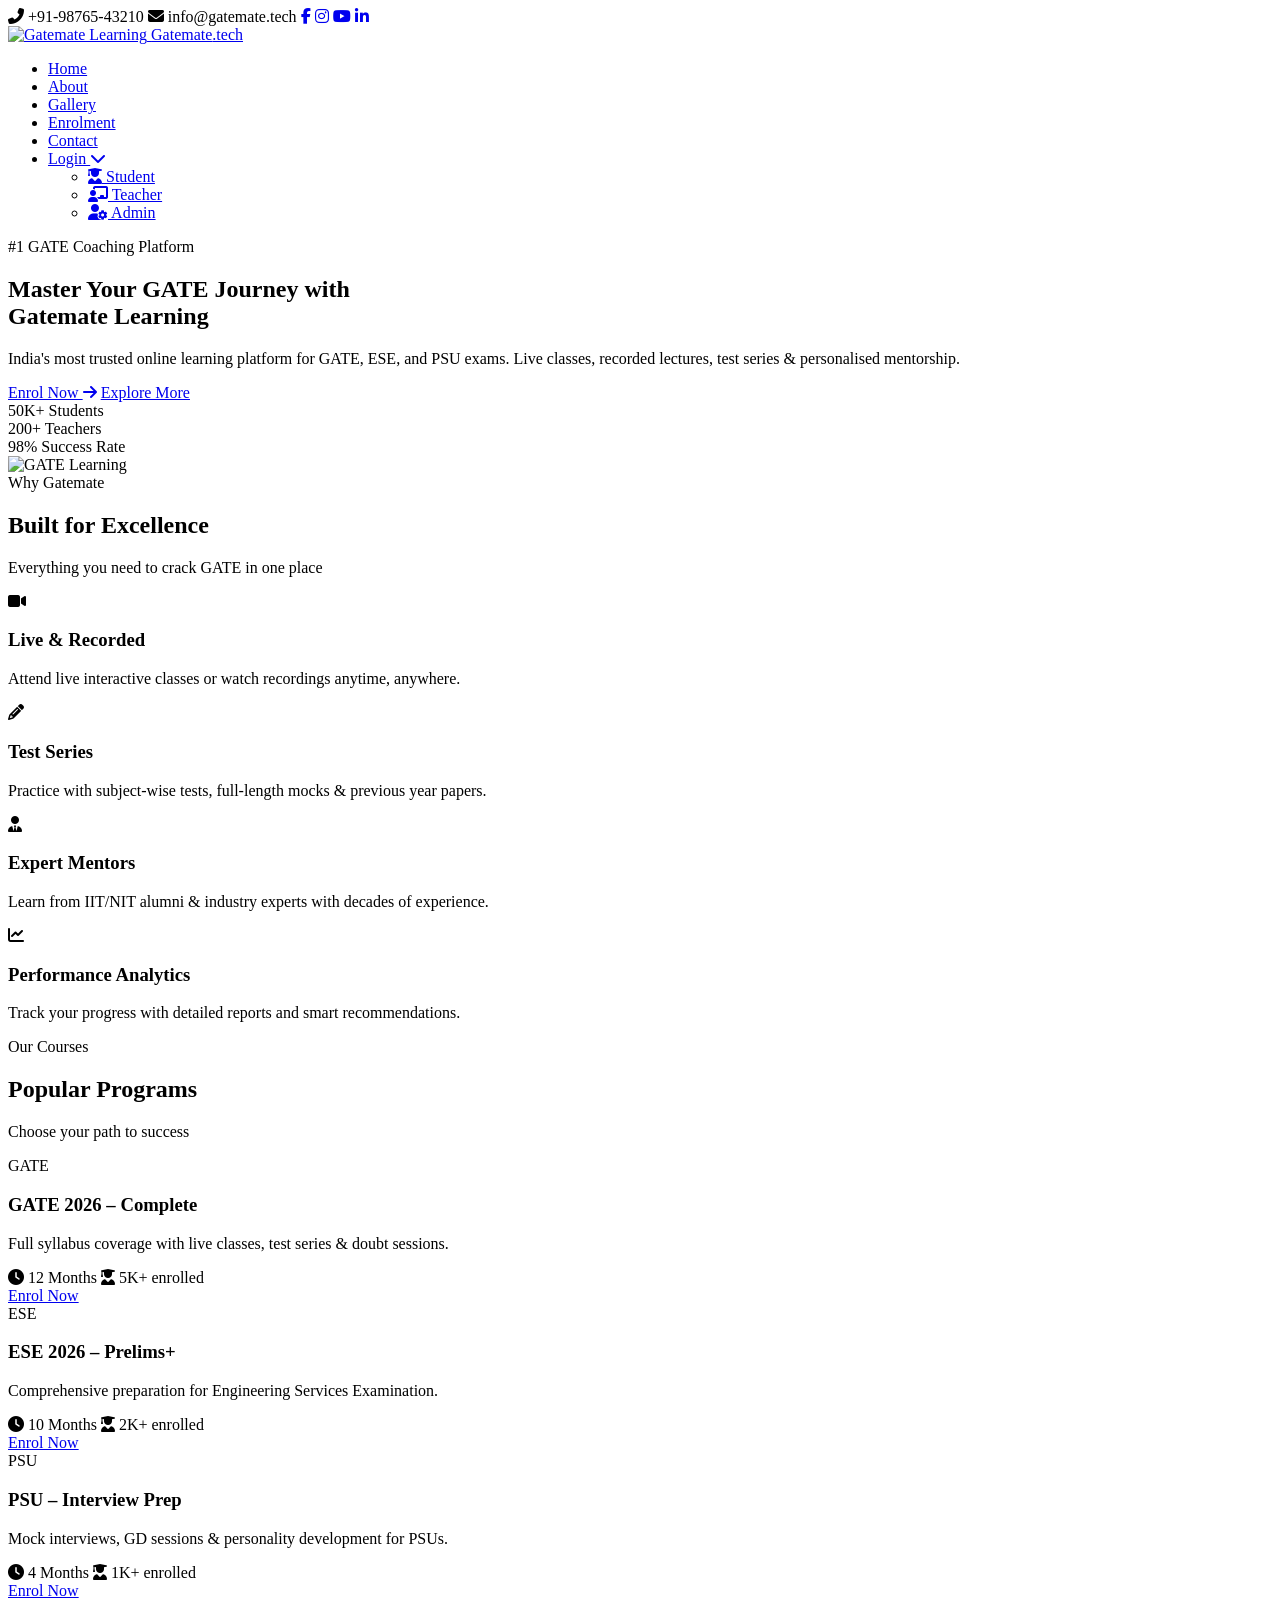
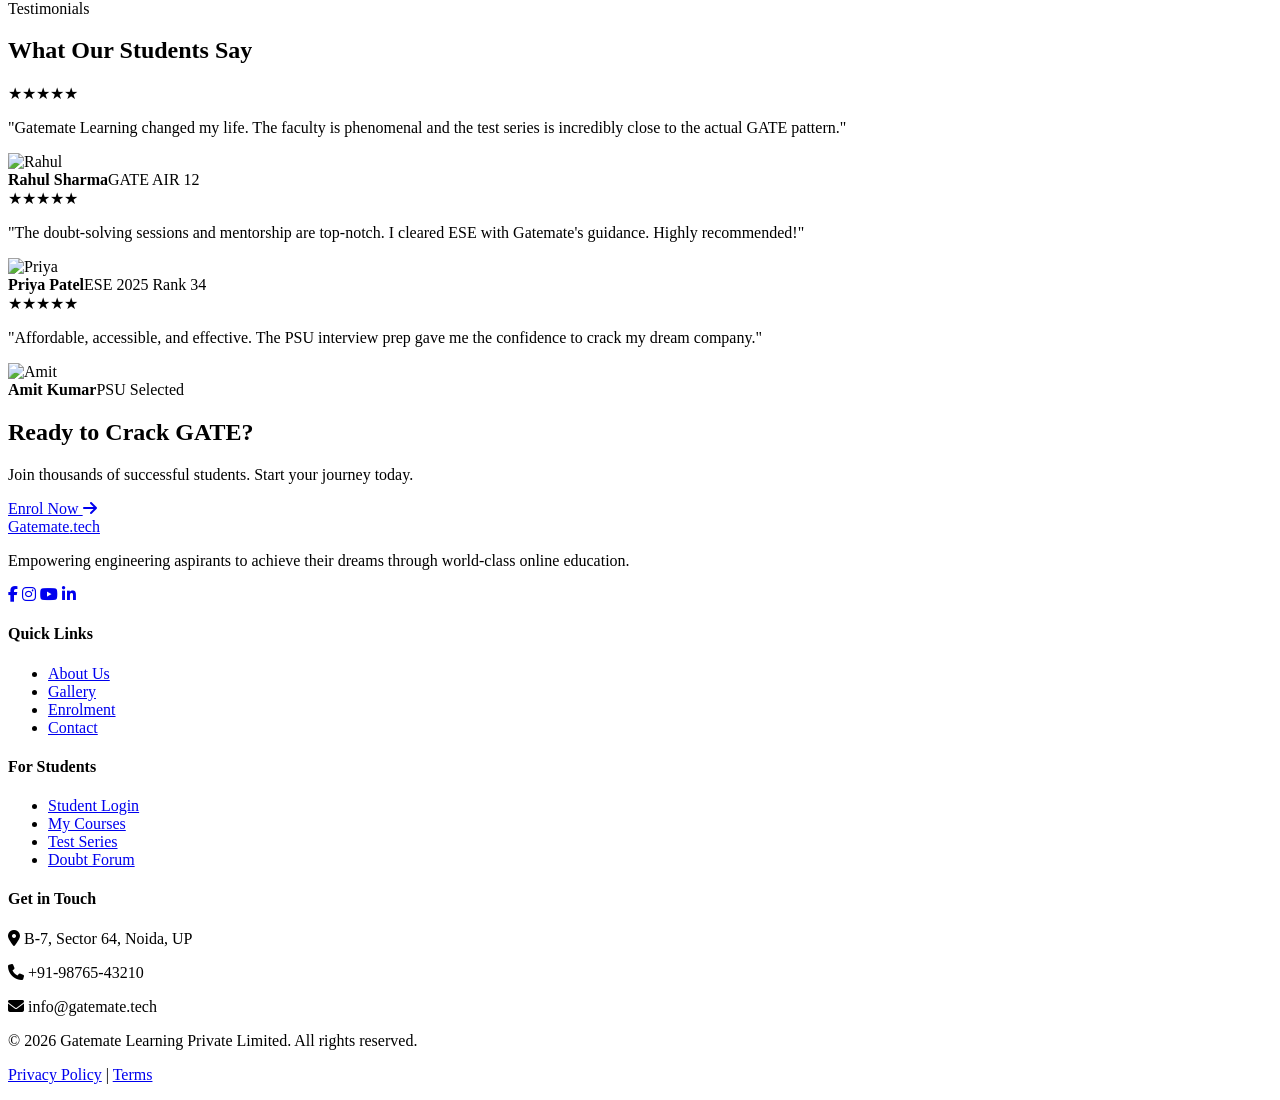
==== index.html @ 3c808891 "Add files via upload" ====
<!DOCTYPE html>
<html lang="en">
<head>
    <meta charset="UTF-8" />
    <meta name="viewport" content="width=device-width, initial-scale=1.0" />
    <title>Gatemate Learning – Home</title>
    <link rel="preconnect" href="https://fonts.googleapis.com">
    <link rel="preconnect" href="https://fonts.gstatic.com" crossorigin>
    <link href="https://fonts.googleapis.com/css2?family=Inter:opsz@14..32&family=Poppins:wght@300;400;500;600;700;800&display=swap" rel="stylesheet">
    <link rel="stylesheet" href="https://cdnjs.cloudflare.com/ajax/libs/font-awesome/6.5.0/css/all.min.css">
    <link rel="stylesheet" href="css/style.css" />
</head>
<body>
    <!-- TOP BAR -->
    <div class="top-bar">
        <div class="container top-bar-inner">
            <span><i class="fas fa-phone-alt"></i> +91-98765-43210</span>
            <span><i class="fas fa-envelope"></i> info@gatemate.tech</span>
            <span class="top-socials">
                <a href="#"><i class="fab fa-facebook-f"></i></a>
                <a href="#"><i class="fab fa-instagram"></i></a>
                <a href="#"><i class="fab fa-youtube"></i></a>
                <a href="#"><i class="fab fa-linkedin-in"></i></a>
            </span>
        </div>
    </div>

    <!-- NAVIGATION -->
    <nav class="navbar" id="navbar">
        <div class="container nav-inner">
            <div class="logo">
                <a href="index.html">
                    <img src="assets/logo.png" alt="Gatemate Learning" />
                    <span>Gatemate<span class="highlight">.tech</span></span>
                </a>
            </div>
            <ul class="nav-links" id="navLinks">
                <li><a href="index.html" class="active">Home</a></li>
                <li><a href="about.html">About</a></li>
                <li><a href="gallery.html">Gallery</a></li>
                <li><a href="enrolment.html">Enrolment</a></li>
                <li><a href="contact.html">Contact</a></li>
                <li class="dropdown">
                    <a href="#">Login <i class="fas fa-chevron-down"></i></a>
                    <ul class="dropdown-menu">
                        <li><a href="student-login.html"><i class="fas fa-user-graduate"></i> Student</a></li>
                        <li><a href="teacher-login.html"><i class="fas fa-chalkboard-teacher"></i> Teacher</a></li>
                        <li><a href="admin-login.html"><i class="fas fa-user-cog"></i> Admin</a></li>
                    </ul>
                </li>
            </ul>
            <div class="hamburger" id="hamburger">
                <span></span><span></span><span></span>
            </div>
        </div>
    </nav>

    <!-- HERO -->
    <section class="hero">
        <div class="container hero-inner">
            <div class="hero-text">
                <span class="badge">#1 GATE Coaching Platform</span>
                <h1>Master Your <span class="highlight">GATE</span> Journey with <br>Gatemate Learning</h1>
                <p>India's most trusted online learning platform for GATE, ESE, and PSU exams. Live classes, recorded lectures, test series &amp; personalised mentorship.</p>
                <div class="hero-btns">
                    <a href="enrolment.html" class="btn btn-primary">Enrol Now <i class="fas fa-arrow-right"></i></a>
                    <a href="about.html" class="btn btn-outline">Explore More</a>
                </div>
                <div class="hero-stats">
                    <div><span>50K+</span> Students</div>
                    <div><span>200+</span> Teachers</div>
                    <div><span>98%</span> Success Rate</div>
                </div>
            </div>
            <div class="hero-image">
                <img src="assets/hero-illustration.svg" alt="GATE Learning" />
            </div>
        </div>
    </section>

    <!-- FEATURES -->
    <section class="features">
        <div class="container">
            <div class="section-header">
                <span class="subtitle">Why Gatemate</span>
                <h2>Built for <span class="highlight">Excellence</span></h2>
                <p>Everything you need to crack GATE in one place</p>
            </div>
            <div class="features-grid">
                <div class="feature-card">
                    <div class="icon"><i class="fas fa-video"></i></div>
                    <h3>Live &amp; Recorded</h3>
                    <p>Attend live interactive classes or watch recordings anytime, anywhere.</p>
                </div>
                <div class="feature-card">
                    <div class="icon"><i class="fas fa-pencil-alt"></i></div>
                    <h3>Test Series</h3>
                    <p>Practice with subject-wise tests, full-length mocks &amp; previous year papers.</p>
                </div>
                <div class="feature-card">
                    <div class="icon"><i class="fas fa-user-tie"></i></div>
                    <h3>Expert Mentors</h3>
                    <p>Learn from IIT/NIT alumni &amp; industry experts with decades of experience.</p>
                </div>
                <div class="feature-card">
                    <div class="icon"><i class="fas fa-chart-line"></i></div>
                    <h3>Performance Analytics</h3>
                    <p>Track your progress with detailed reports and smart recommendations.</p>
                </div>
            </div>
        </div>
    </section>

    <!-- COURSES -->
    <section class="courses">
        <div class="container">
            <div class="section-header">
                <span class="subtitle">Our Courses</span>
                <h2>Popular <span class="highlight">Programs</span></h2>
                <p>Choose your path to success</p>
            </div>
            <div class="courses-grid">
                <div class="course-card">
                    <div class="course-img" style="background:#1a237e;"></div>
                    <div class="course-body">
                        <span class="course-tag">GATE</span>
                        <h3>GATE 2026 – Complete</h3>
                        <p>Full syllabus coverage with live classes, test series &amp; doubt sessions.</p>
                        <div class="course-meta">
                            <span><i class="fas fa-clock"></i> 12 Months</span>
                            <span><i class="fas fa-user-graduate"></i> 5K+ enrolled</span>
                        </div>
                        <a href="enrolment.html" class="btn btn-sm btn-primary">Enrol Now</a>
                    </div>
                </div>
                <div class="course-card">
                    <div class="course-img" style="background:#0d47a1;"></div>
                    <div class="course-body">
                        <span class="course-tag">ESE</span>
                        <h3>ESE 2026 – Prelims+</h3>
                        <p>Comprehensive preparation for Engineering Services Examination.</p>
                        <div class="course-meta">
                            <span><i class="fas fa-clock"></i> 10 Months</span>
                            <span><i class="fas fa-user-graduate"></i> 2K+ enrolled</span>
                        </div>
                        <a href="enrolment.html" class="btn btn-sm btn-primary">Enrol Now</a>
                    </div>
                </div>
                <div class="course-card">
                    <div class="course-img" style="background:#004d40;"></div>
                    <div class="course-body">
                        <span class="course-tag">PSU</span>
                        <h3>PSU – Interview Prep</h3>
                        <p>Mock interviews, GD sessions &amp; personality development for PSUs.</p>
                        <div class="course-meta">
                            <span><i class="fas fa-clock"></i> 4 Months</span>
                            <span><i class="fas fa-user-graduate"></i> 1K+ enrolled</span>
                        </div>
                        <a href="enrolment.html" class="btn btn-sm btn-primary">Enrol Now</a>
                    </div>
                </div>
            </div>
        </div>
    </section>

    <!-- TESTIMONIALS -->
    <section class="testimonials">
        <div class="container">
            <div class="section-header">
                <span class="subtitle">Testimonials</span>
                <h2>What Our <span class="highlight">Students</span> Say</h2>
            </div>
            <div class="testimonial-grid">
                <div class="testimonial-card">
                    <div class="stars">★★★★★</div>
                    <p>"Gatemate Learning changed my life. The faculty is phenomenal and the test series is incredibly close to the actual GATE pattern."</p>
                    <div class="student-info">
                        <img src="https://ui-avatars.com/api/?name=Rahul+Sharma&background=1a237e&color=fff&size=50" alt="Rahul" />
                        <div><strong>Rahul Sharma</strong><span>GATE AIR 12</span></div>
                    </div>
                </div>
                <div class="testimonial-card">
                    <div class="stars">★★★★★</div>
                    <p>"The doubt-solving sessions and mentorship are top-notch. I cleared ESE with Gatemate's guidance. Highly recommended!"</p>
                    <div class="student-info">
                        <img src="https://ui-avatars.com/api/?name=Priya+Patel&background=0d47a1&color=fff&size=50" alt="Priya" />
                        <div><strong>Priya Patel</strong><span>ESE 2025 Rank 34</span></div>
                    </div>
                </div>
                <div class="testimonial-card">
                    <div class="stars">★★★★★</div>
                    <p>"Affordable, accessible, and effective. The PSU interview prep gave me the confidence to crack my dream company."</p>
                    <div class="student-info">
                        <img src="https://ui-avatars.com/api/?name=Amit+Kumar&background=004d40&color=fff&size=50" alt="Amit" />
                        <div><strong>Amit Kumar</strong><span>PSU Selected</span></div>
                    </div>
                </div>
            </div>
        </div>
    </section>

    <!-- CTA -->
    <section class="cta">
        <div class="container cta-inner">
            <div>
                <h2>Ready to Crack <span class="highlight">GATE</span>?</h2>
                <p>Join thousands of successful students. Start your journey today.</p>
            </div>
            <a href="enrolment.html" class="btn btn-primary btn-lg">Enrol Now <i class="fas fa-arrow-right"></i></a>
        </div>
    </section>

    <!-- FOOTER -->
    <footer class="footer">
        <div class="container">
            <div class="footer-grid">
                <div class="footer-brand">
                    <a href="index.html" class="logo"><span>Gatemate<span class="highlight">.tech</span></span></a>
                    <p>Empowering engineering aspirants to achieve their dreams through world-class online education.</p>
                    <div class="footer-socials">
                        <a href="#"><i class="fab fa-facebook-f"></i></a>
                        <a href="#"><i class="fab fa-instagram"></i></a>
                        <a href="#"><i class="fab fa-youtube"></i></a>
                        <a href="#"><i class="fab fa-linkedin-in"></i></a>
                    </div>
                </div>
                <div class="footer-links">
                    <h4>Quick Links</h4>
                    <ul>
                        <li><a href="about.html">About Us</a></li>
                        <li><a href="gallery.html">Gallery</a></li>
                        <li><a href="enrolment.html">Enrolment</a></li>
                        <li><a href="contact.html">Contact</a></li>
                    </ul>
                </div>
                <div class="footer-links">
                    <h4>For Students</h4>
                    <ul>
                        <li><a href="student-login.html">Student Login</a></li>
                        <li><a href="#">My Courses</a></li>
                        <li><a href="#">Test Series</a></li>
                        <li><a href="#">Doubt Forum</a></li>
                    </ul>
                </div>
                <div class="footer-contact">
                    <h4>Get in Touch</h4>
                    <p><i class="fas fa-map-marker-alt"></i> B-7, Sector 64, Noida, UP</p>
                    <p><i class="fas fa-phone"></i> +91-98765-43210</p>
                    <p><i class="fas fa-envelope"></i> info@gatemate.tech</p>
                </div>
            </div>
            <div class="footer-bottom">
                <p>&copy; 2026 Gatemate Learning Private Limited. All rights reserved.</p>
                <p><a href="#">Privacy Policy</a> | <a href="#">Terms</a></p>
            </div>
        </div>
    </footer>

    <script src="js/script.js"></script>
</body>
</html>
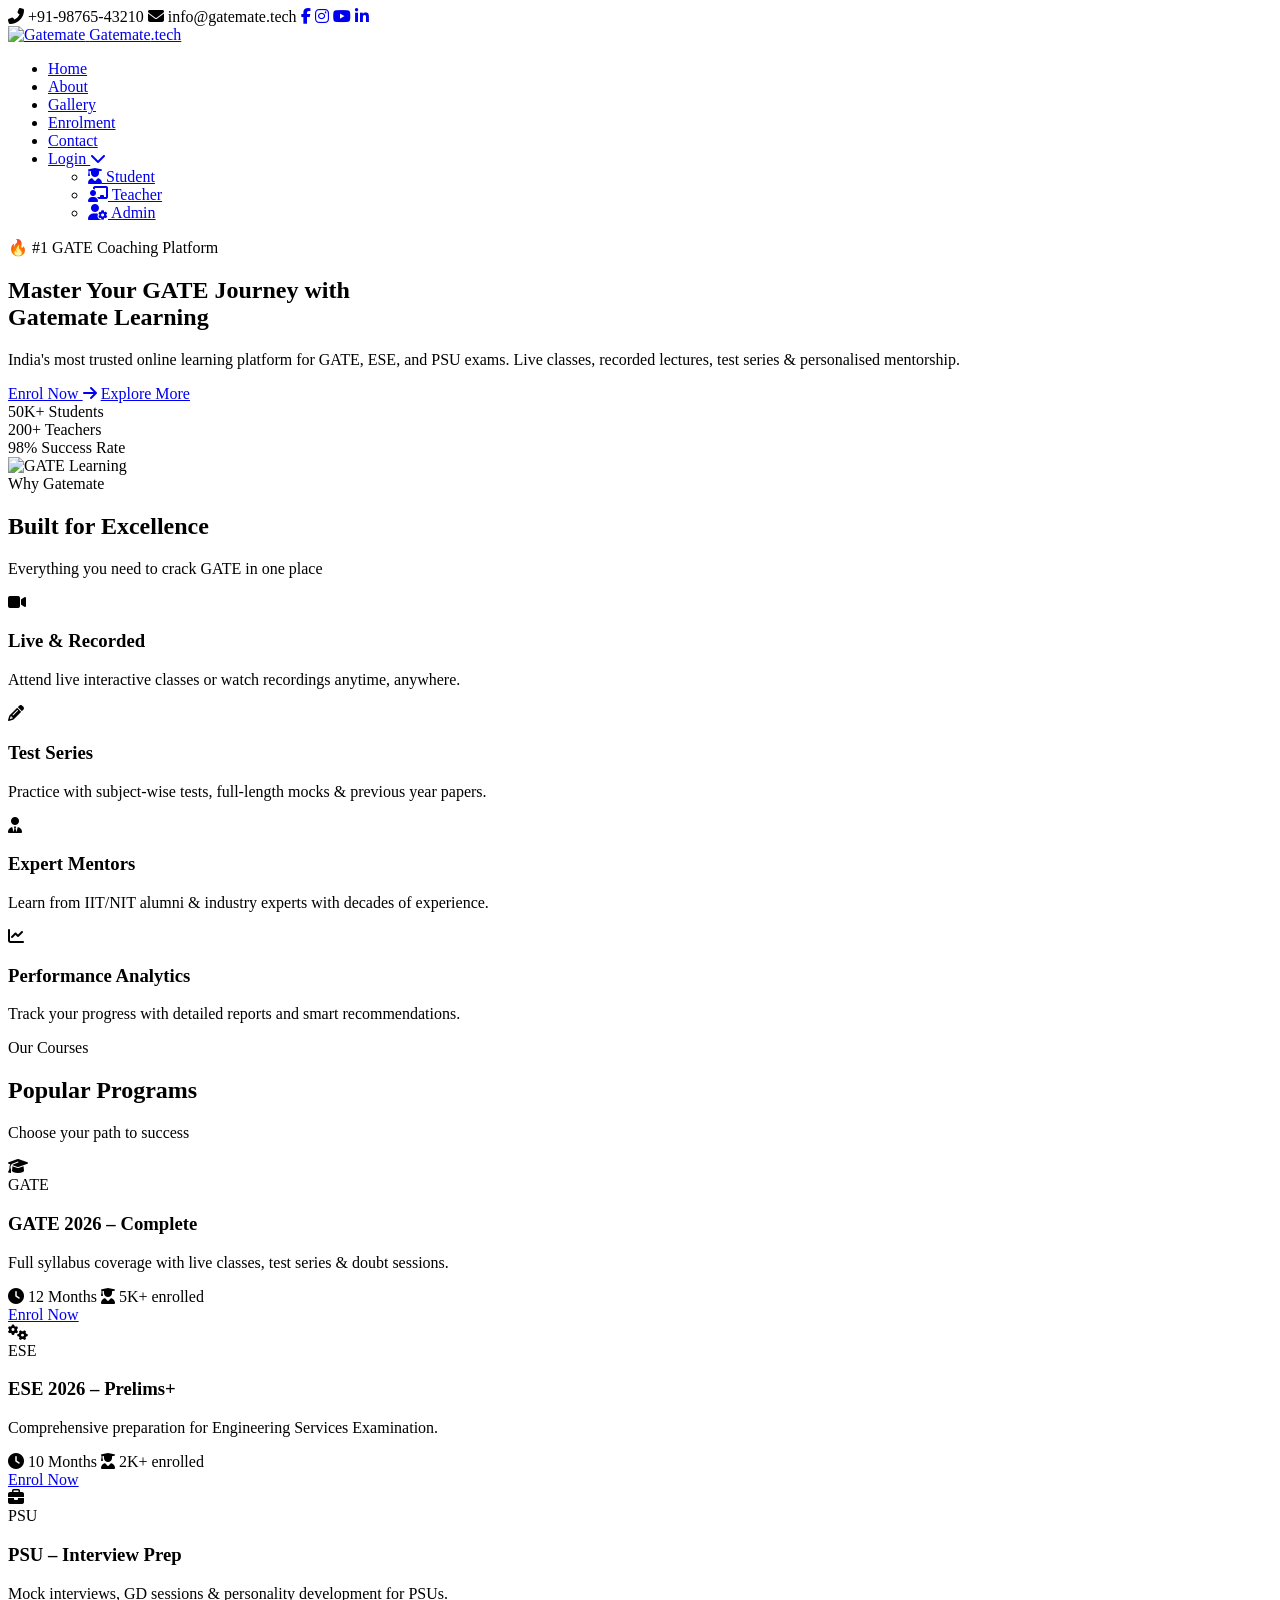
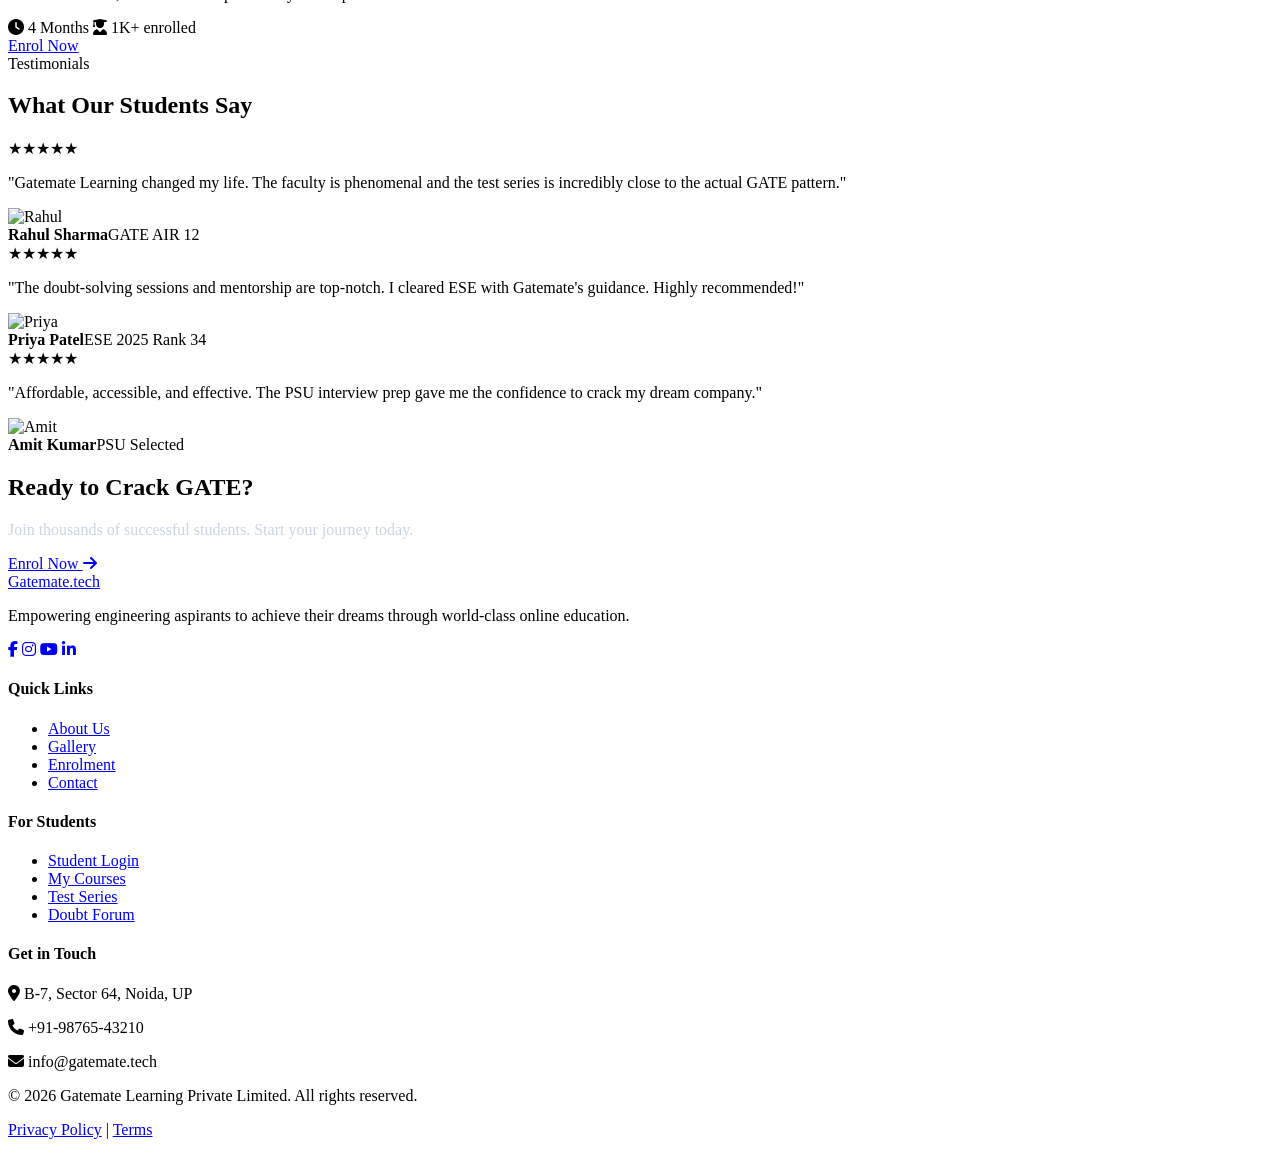
==== commit f8adb6fe: "Update index.html" ====
--- a/index.html
+++ b/index.html
@@ -3,15 +3,16 @@
 <head>
     <meta charset="UTF-8" />
     <meta name="viewport" content="width=device-width, initial-scale=1.0" />
-    <title>Gatemate Learning – Home</title>
+    <title>Gatemate Learning – Crack GATE with Orange</title>
     <link rel="preconnect" href="https://fonts.googleapis.com">
     <link rel="preconnect" href="https://fonts.gstatic.com" crossorigin>
-    <link href="https://fonts.googleapis.com/css2?family=Inter:opsz@14..32&family=Poppins:wght@300;400;500;600;700;800&display=swap" rel="stylesheet">
+    <link href="https://fonts.googleapis.com/css2?family=Inter:opsz@14..32&family=Poppins:wght@300;400;500;600;700;800;900&display=swap" rel="stylesheet">
     <link rel="stylesheet" href="https://cdnjs.cloudflare.com/ajax/libs/font-awesome/6.5.0/css/all.min.css">
     <link rel="stylesheet" href="css/style.css" />
 </head>
 <body>
-    <!-- TOP BAR -->
+
+    <!-- ===== TOP BAR ===== -->
     <div class="top-bar">
         <div class="container top-bar-inner">
             <span><i class="fas fa-phone-alt"></i> +91-98765-43210</span>
@@ -25,12 +26,12 @@
         </div>
     </div>
 
-    <!-- NAVIGATION -->
+    <!-- ===== NAVIGATION ===== -->
     <nav class="navbar" id="navbar">
         <div class="container nav-inner">
             <div class="logo">
                 <a href="index.html">
-                    <img src="assets/logo.png" alt="Gatemate Learning" />
+                    <img src="assets/logo.png" alt="Gatemate" />
                     <span>Gatemate<span class="highlight">.tech</span></span>
                 </a>
             </div>
@@ -55,12 +56,12 @@
         </div>
     </nav>
 
-    <!-- HERO -->
+    <!-- ===== HERO ===== -->
     <section class="hero">
         <div class="container hero-inner">
             <div class="hero-text">
-                <span class="badge">#1 GATE Coaching Platform</span>
-                <h1>Master Your <span class="highlight">GATE</span> Journey with <br>Gatemate Learning</h1>
+                <span class="badge">🔥 #1 GATE Coaching Platform</span>
+                <h1>Master Your <span class="gradient-text">GATE</span> Journey with <br>Gatemate Learning</h1>
                 <p>India's most trusted online learning platform for GATE, ESE, and PSU exams. Live classes, recorded lectures, test series &amp; personalised mentorship.</p>
                 <div class="hero-btns">
                     <a href="enrolment.html" class="btn btn-primary">Enrol Now <i class="fas fa-arrow-right"></i></a>
@@ -73,17 +74,17 @@
                 </div>
             </div>
             <div class="hero-image">
-                <img src="assets/hero-illustration.svg" alt="GATE Learning" />
-            </div>
-        </div>
-    </section>
-
-    <!-- FEATURES -->
+                <img src="https://img.icons8.com/fluency/480/000000/online-learning.png" alt="GATE Learning" />
+            </div>
+        </div>
+    </section>
+
+    <!-- ===== FEATURES ===== -->
     <section class="features">
         <div class="container">
             <div class="section-header">
                 <span class="subtitle">Why Gatemate</span>
-                <h2>Built for <span class="highlight">Excellence</span></h2>
+                <h2>Built for <span class="gradient-text">Excellence</span></h2>
                 <p>Everything you need to crack GATE in one place</p>
             </div>
             <div class="features-grid">
@@ -111,17 +112,17 @@
         </div>
     </section>
 
-    <!-- COURSES -->
+    <!-- ===== COURSES ===== -->
     <section class="courses">
         <div class="container">
             <div class="section-header">
                 <span class="subtitle">Our Courses</span>
-                <h2>Popular <span class="highlight">Programs</span></h2>
+                <h2>Popular <span class="gradient-text">Programs</span></h2>
                 <p>Choose your path to success</p>
             </div>
             <div class="courses-grid">
                 <div class="course-card">
-                    <div class="course-img" style="background:#1a237e;"></div>
+                    <div class="course-img"><i class="fas fa-graduation-cap"></i></div>
                     <div class="course-body">
                         <span class="course-tag">GATE</span>
                         <h3>GATE 2026 – Complete</h3>
@@ -134,7 +135,7 @@
                     </div>
                 </div>
                 <div class="course-card">
-                    <div class="course-img" style="background:#0d47a1;"></div>
+                    <div class="course-img"><i class="fas fa-cogs"></i></div>
                     <div class="course-body">
                         <span class="course-tag">ESE</span>
                         <h3>ESE 2026 – Prelims+</h3>
@@ -147,7 +148,7 @@
                     </div>
                 </div>
                 <div class="course-card">
-                    <div class="course-img" style="background:#004d40;"></div>
+                    <div class="course-img"><i class="fas fa-briefcase"></i></div>
                     <div class="course-body">
                         <span class="course-tag">PSU</span>
                         <h3>PSU – Interview Prep</h3>
@@ -163,19 +164,19 @@
         </div>
     </section>
 
-    <!-- TESTIMONIALS -->
+    <!-- ===== TESTIMONIALS ===== -->
     <section class="testimonials">
         <div class="container">
             <div class="section-header">
                 <span class="subtitle">Testimonials</span>
-                <h2>What Our <span class="highlight">Students</span> Say</h2>
+                <h2>What Our <span class="gradient-text">Students</span> Say</h2>
             </div>
             <div class="testimonial-grid">
                 <div class="testimonial-card">
                     <div class="stars">★★★★★</div>
                     <p>"Gatemate Learning changed my life. The faculty is phenomenal and the test series is incredibly close to the actual GATE pattern."</p>
                     <div class="student-info">
-                        <img src="https://ui-avatars.com/api/?name=Rahul+Sharma&background=1a237e&color=fff&size=50" alt="Rahul" />
+                        <img src="https://ui-avatars.com/api/?name=Rahul+Sharma&background=f97316&color=fff&size=50" alt="Rahul" />
                         <div><strong>Rahul Sharma</strong><span>GATE AIR 12</span></div>
                     </div>
                 </div>
@@ -183,7 +184,7 @@
                     <div class="stars">★★★★★</div>
                     <p>"The doubt-solving sessions and mentorship are top-notch. I cleared ESE with Gatemate's guidance. Highly recommended!"</p>
                     <div class="student-info">
-                        <img src="https://ui-avatars.com/api/?name=Priya+Patel&background=0d47a1&color=fff&size=50" alt="Priya" />
+                        <img src="https://ui-avatars.com/api/?name=Priya+Patel&background=f97316&color=fff&size=50" alt="Priya" />
                         <div><strong>Priya Patel</strong><span>ESE 2025 Rank 34</span></div>
                     </div>
                 </div>
@@ -191,7 +192,7 @@
                     <div class="stars">★★★★★</div>
                     <p>"Affordable, accessible, and effective. The PSU interview prep gave me the confidence to crack my dream company."</p>
                     <div class="student-info">
-                        <img src="https://ui-avatars.com/api/?name=Amit+Kumar&background=004d40&color=fff&size=50" alt="Amit" />
+                        <img src="https://ui-avatars.com/api/?name=Amit+Kumar&background=f97316&color=fff&size=50" alt="Amit" />
                         <div><strong>Amit Kumar</strong><span>PSU Selected</span></div>
                     </div>
                 </div>
@@ -199,18 +200,18 @@
         </div>
     </section>
 
-    <!-- CTA -->
+    <!-- ===== CTA ===== -->
     <section class="cta">
         <div class="container cta-inner">
             <div>
-                <h2>Ready to Crack <span class="highlight">GATE</span>?</h2>
-                <p>Join thousands of successful students. Start your journey today.</p>
+                <h2>Ready to Crack <span class="gradient-text">GATE</span>?</h2>
+                <p style="color:#cbd5e1;">Join thousands of successful students. Start your journey today.</p>
             </div>
             <a href="enrolment.html" class="btn btn-primary btn-lg">Enrol Now <i class="fas fa-arrow-right"></i></a>
         </div>
     </section>
 
-    <!-- FOOTER -->
+    <!-- ===== FOOTER ===== -->
     <footer class="footer">
         <div class="container">
             <div class="footer-grid">
@@ -258,4 +259,4 @@
 
     <script src="js/script.js"></script>
 </body>
-</html>+</html>
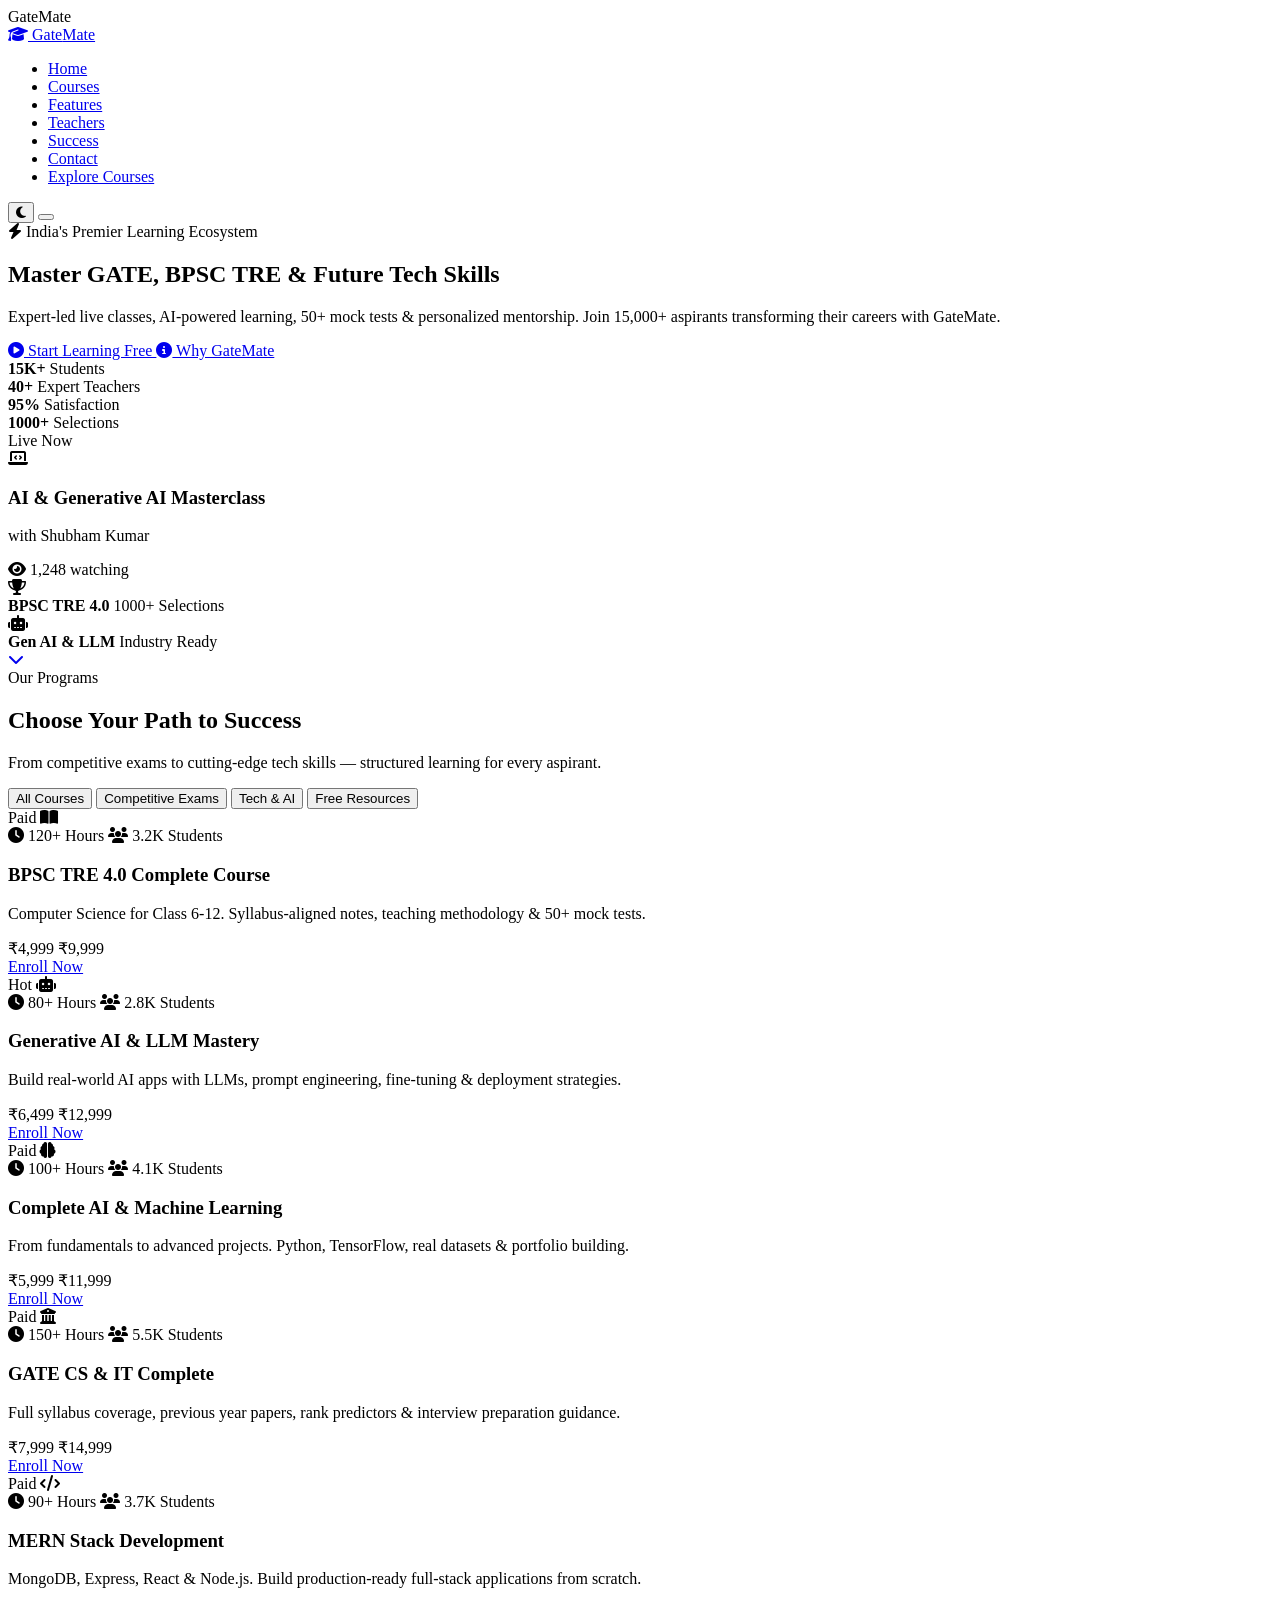
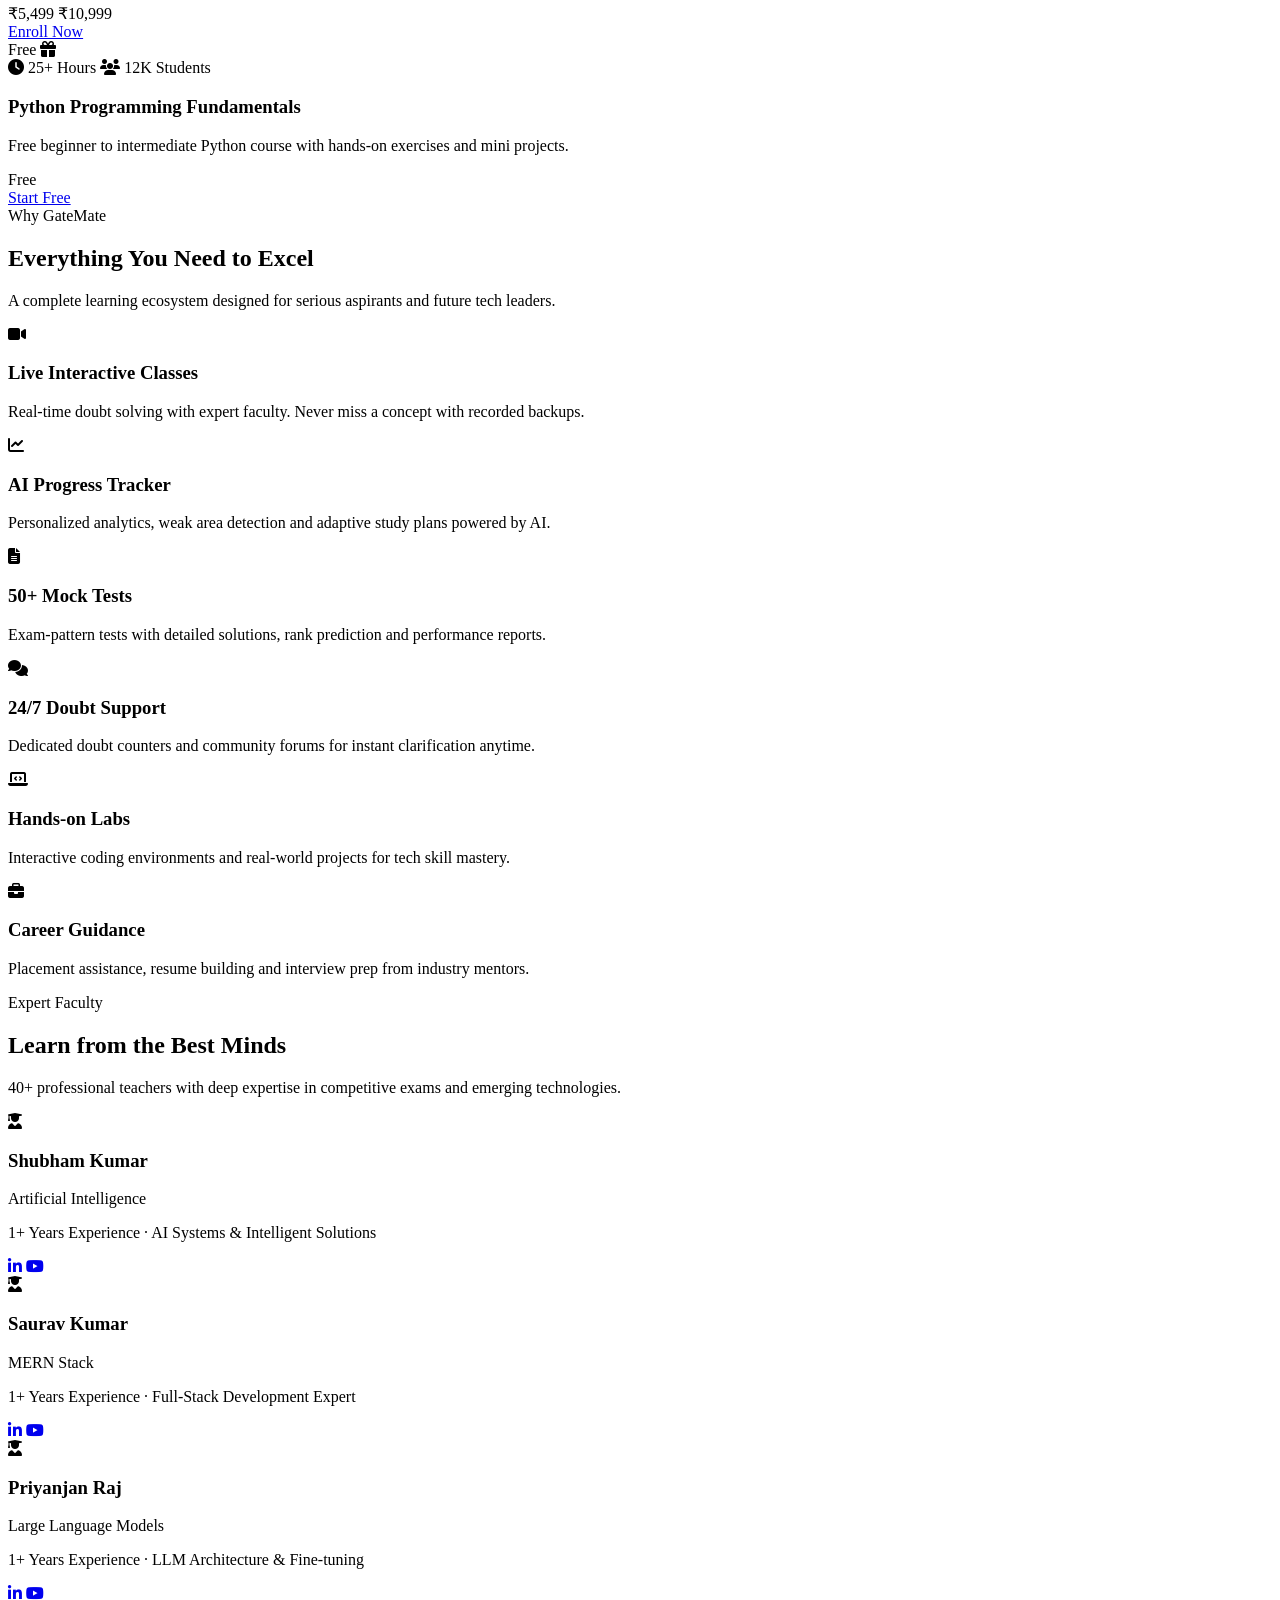
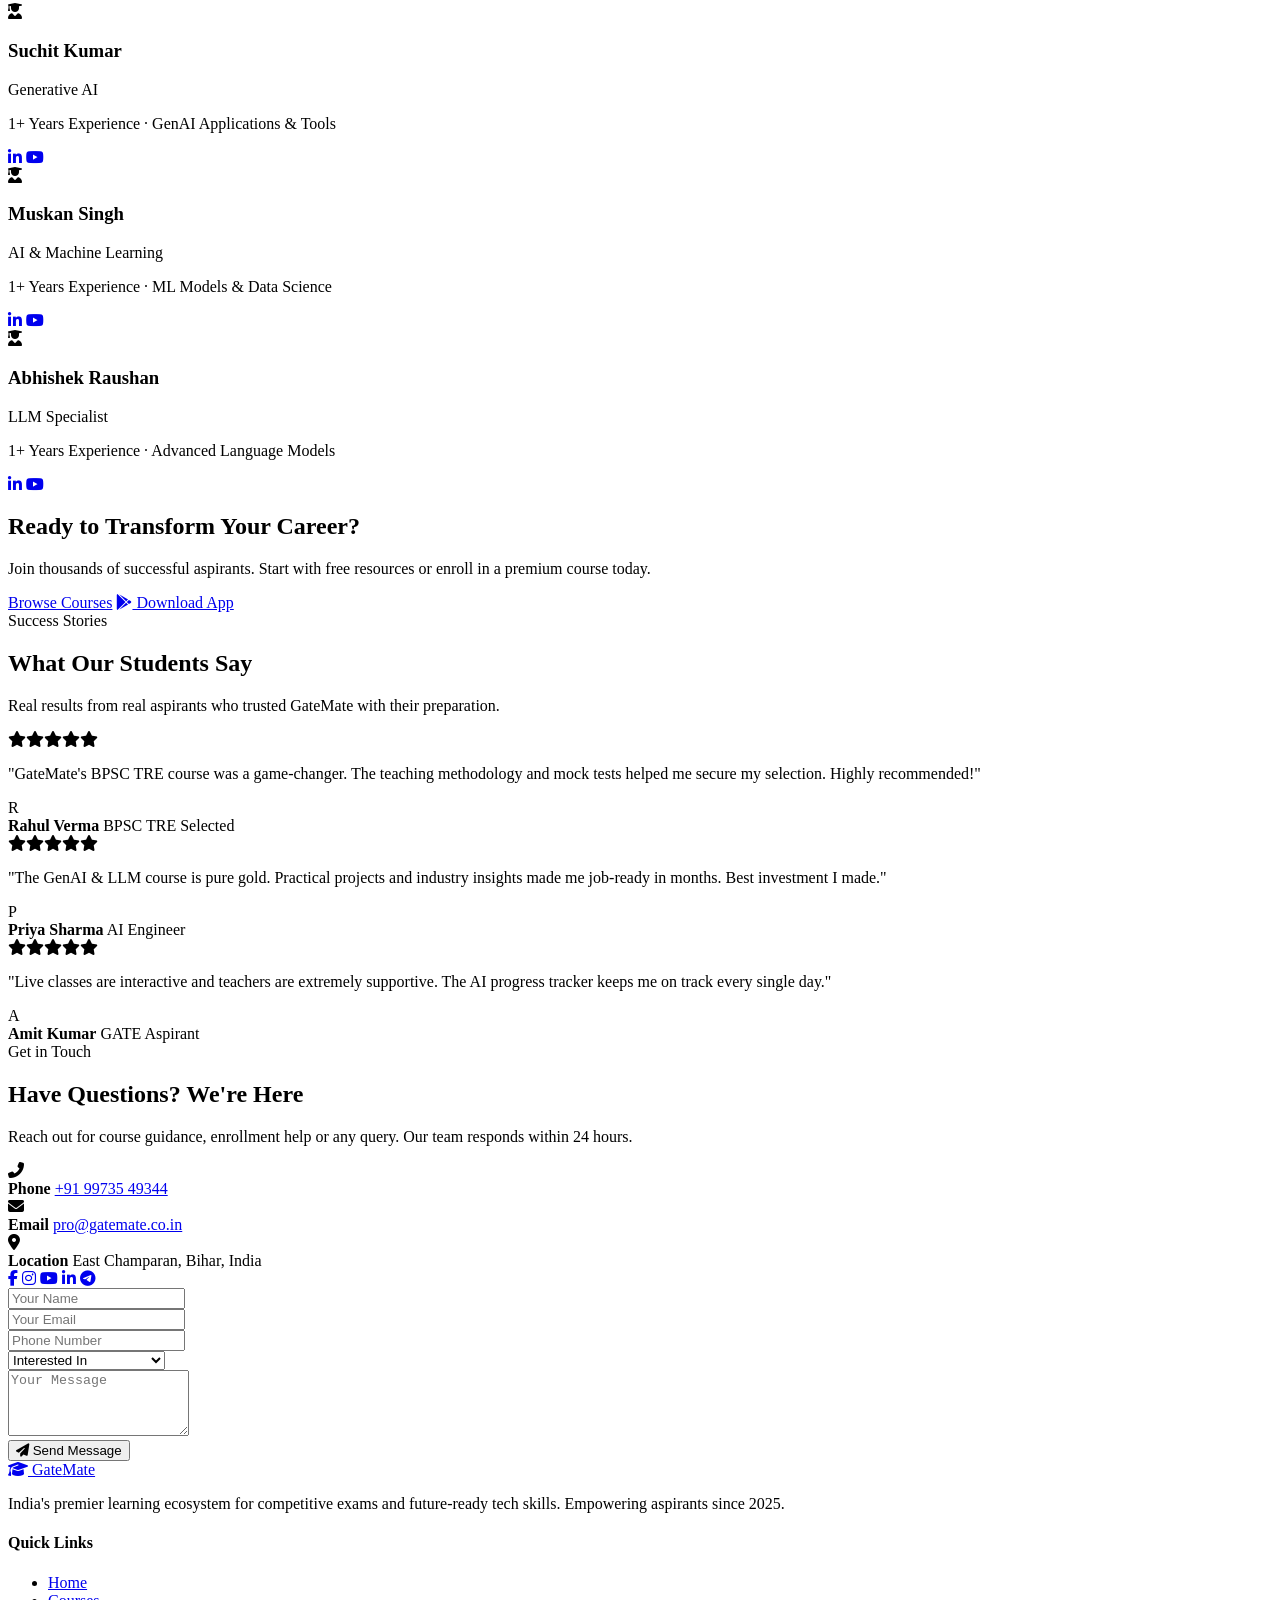
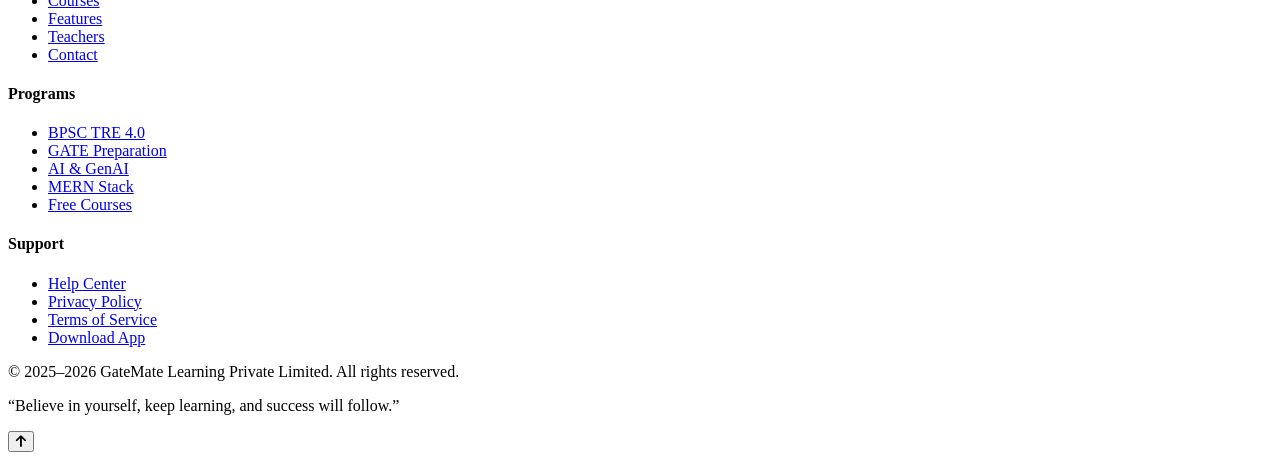
==== commit d02e6ad4: "Add files via upload" ====
--- a/index.html
+++ b/index.html
@@ -1,262 +1,605 @@
-<!DOCTYPE html>
-<html lang="en">
-<head>
-    <meta charset="UTF-8" />
-    <meta name="viewport" content="width=device-width, initial-scale=1.0" />
-    <title>Gatemate Learning – Crack GATE with Orange</title>
-    <link rel="preconnect" href="https://fonts.googleapis.com">
-    <link rel="preconnect" href="https://fonts.gstatic.com" crossorigin>
-    <link href="https://fonts.googleapis.com/css2?family=Inter:opsz@14..32&family=Poppins:wght@300;400;500;600;700;800;900&display=swap" rel="stylesheet">
-    <link rel="stylesheet" href="https://cdnjs.cloudflare.com/ajax/libs/font-awesome/6.5.0/css/all.min.css">
-    <link rel="stylesheet" href="css/style.css" />
-</head>
-<body>
-
-    <!-- ===== TOP BAR ===== -->
-    <div class="top-bar">
-        <div class="container top-bar-inner">
-            <span><i class="fas fa-phone-alt"></i> +91-98765-43210</span>
-            <span><i class="fas fa-envelope"></i> info@gatemate.tech</span>
-            <span class="top-socials">
-                <a href="#"><i class="fab fa-facebook-f"></i></a>
-                <a href="#"><i class="fab fa-instagram"></i></a>
-                <a href="#"><i class="fab fa-youtube"></i></a>
-                <a href="#"><i class="fab fa-linkedin-in"></i></a>
-            </span>
-        </div>
-    </div>
-
-    <!-- ===== NAVIGATION ===== -->
-    <nav class="navbar" id="navbar">
-        <div class="container nav-inner">
-            <div class="logo">
-                <a href="index.html">
-                    <img src="assets/logo.png" alt="Gatemate" />
-                    <span>Gatemate<span class="highlight">.tech</span></span>
-                </a>
-            </div>
-            <ul class="nav-links" id="navLinks">
-                <li><a href="index.html" class="active">Home</a></li>
-                <li><a href="about.html">About</a></li>
-                <li><a href="gallery.html">Gallery</a></li>
-                <li><a href="enrolment.html">Enrolment</a></li>
-                <li><a href="contact.html">Contact</a></li>
-                <li class="dropdown">
-                    <a href="#">Login <i class="fas fa-chevron-down"></i></a>
-                    <ul class="dropdown-menu">
-                        <li><a href="student-login.html"><i class="fas fa-user-graduate"></i> Student</a></li>
-                        <li><a href="teacher-login.html"><i class="fas fa-chalkboard-teacher"></i> Teacher</a></li>
-                        <li><a href="admin-login.html"><i class="fas fa-user-cog"></i> Admin</a></li>
-                    </ul>
-                </li>
-            </ul>
-            <div class="hamburger" id="hamburger">
-                <span></span><span></span><span></span>
-            </div>
-        </div>
-    </nav>
-
-    <!-- ===== HERO ===== -->
-    <section class="hero">
-        <div class="container hero-inner">
-            <div class="hero-text">
-                <span class="badge">🔥 #1 GATE Coaching Platform</span>
-                <h1>Master Your <span class="gradient-text">GATE</span> Journey with <br>Gatemate Learning</h1>
-                <p>India's most trusted online learning platform for GATE, ESE, and PSU exams. Live classes, recorded lectures, test series &amp; personalised mentorship.</p>
-                <div class="hero-btns">
-                    <a href="enrolment.html" class="btn btn-primary">Enrol Now <i class="fas fa-arrow-right"></i></a>
-                    <a href="about.html" class="btn btn-outline">Explore More</a>
-                </div>
-                <div class="hero-stats">
-                    <div><span>50K+</span> Students</div>
-                    <div><span>200+</span> Teachers</div>
-                    <div><span>98%</span> Success Rate</div>
-                </div>
-            </div>
-            <div class="hero-image">
-                <img src="https://img.icons8.com/fluency/480/000000/online-learning.png" alt="GATE Learning" />
-            </div>
-        </div>
-    </section>
-
-    <!-- ===== FEATURES ===== -->
-    <section class="features">
-        <div class="container">
-            <div class="section-header">
-                <span class="subtitle">Why Gatemate</span>
-                <h2>Built for <span class="gradient-text">Excellence</span></h2>
-                <p>Everything you need to crack GATE in one place</p>
-            </div>
-            <div class="features-grid">
-                <div class="feature-card">
-                    <div class="icon"><i class="fas fa-video"></i></div>
-                    <h3>Live &amp; Recorded</h3>
-                    <p>Attend live interactive classes or watch recordings anytime, anywhere.</p>
-                </div>
-                <div class="feature-card">
-                    <div class="icon"><i class="fas fa-pencil-alt"></i></div>
-                    <h3>Test Series</h3>
-                    <p>Practice with subject-wise tests, full-length mocks &amp; previous year papers.</p>
-                </div>
-                <div class="feature-card">
-                    <div class="icon"><i class="fas fa-user-tie"></i></div>
-                    <h3>Expert Mentors</h3>
-                    <p>Learn from IIT/NIT alumni &amp; industry experts with decades of experience.</p>
-                </div>
-                <div class="feature-card">
-                    <div class="icon"><i class="fas fa-chart-line"></i></div>
-                    <h3>Performance Analytics</h3>
-                    <p>Track your progress with detailed reports and smart recommendations.</p>
-                </div>
-            </div>
-        </div>
-    </section>
-
-    <!-- ===== COURSES ===== -->
-    <section class="courses">
-        <div class="container">
-            <div class="section-header">
-                <span class="subtitle">Our Courses</span>
-                <h2>Popular <span class="gradient-text">Programs</span></h2>
-                <p>Choose your path to success</p>
-            </div>
-            <div class="courses-grid">
-                <div class="course-card">
-                    <div class="course-img"><i class="fas fa-graduation-cap"></i></div>
-                    <div class="course-body">
-                        <span class="course-tag">GATE</span>
-                        <h3>GATE 2026 – Complete</h3>
-                        <p>Full syllabus coverage with live classes, test series &amp; doubt sessions.</p>
-                        <div class="course-meta">
-                            <span><i class="fas fa-clock"></i> 12 Months</span>
-                            <span><i class="fas fa-user-graduate"></i> 5K+ enrolled</span>
-                        </div>
-                        <a href="enrolment.html" class="btn btn-sm btn-primary">Enrol Now</a>
-                    </div>
-                </div>
-                <div class="course-card">
-                    <div class="course-img"><i class="fas fa-cogs"></i></div>
-                    <div class="course-body">
-                        <span class="course-tag">ESE</span>
-                        <h3>ESE 2026 – Prelims+</h3>
-                        <p>Comprehensive preparation for Engineering Services Examination.</p>
-                        <div class="course-meta">
-                            <span><i class="fas fa-clock"></i> 10 Months</span>
-                            <span><i class="fas fa-user-graduate"></i> 2K+ enrolled</span>
-                        </div>
-                        <a href="enrolment.html" class="btn btn-sm btn-primary">Enrol Now</a>
-                    </div>
-                </div>
-                <div class="course-card">
-                    <div class="course-img"><i class="fas fa-briefcase"></i></div>
-                    <div class="course-body">
-                        <span class="course-tag">PSU</span>
-                        <h3>PSU – Interview Prep</h3>
-                        <p>Mock interviews, GD sessions &amp; personality development for PSUs.</p>
-                        <div class="course-meta">
-                            <span><i class="fas fa-clock"></i> 4 Months</span>
-                            <span><i class="fas fa-user-graduate"></i> 1K+ enrolled</span>
-                        </div>
-                        <a href="enrolment.html" class="btn btn-sm btn-primary">Enrol Now</a>
-                    </div>
-                </div>
-            </div>
-        </div>
-    </section>
-
-    <!-- ===== TESTIMONIALS ===== -->
-    <section class="testimonials">
-        <div class="container">
-            <div class="section-header">
-                <span class="subtitle">Testimonials</span>
-                <h2>What Our <span class="gradient-text">Students</span> Say</h2>
-            </div>
-            <div class="testimonial-grid">
-                <div class="testimonial-card">
-                    <div class="stars">★★★★★</div>
-                    <p>"Gatemate Learning changed my life. The faculty is phenomenal and the test series is incredibly close to the actual GATE pattern."</p>
-                    <div class="student-info">
-                        <img src="https://ui-avatars.com/api/?name=Rahul+Sharma&background=f97316&color=fff&size=50" alt="Rahul" />
-                        <div><strong>Rahul Sharma</strong><span>GATE AIR 12</span></div>
-                    </div>
-                </div>
-                <div class="testimonial-card">
-                    <div class="stars">★★★★★</div>
-                    <p>"The doubt-solving sessions and mentorship are top-notch. I cleared ESE with Gatemate's guidance. Highly recommended!"</p>
-                    <div class="student-info">
-                        <img src="https://ui-avatars.com/api/?name=Priya+Patel&background=f97316&color=fff&size=50" alt="Priya" />
-                        <div><strong>Priya Patel</strong><span>ESE 2025 Rank 34</span></div>
-                    </div>
-                </div>
-                <div class="testimonial-card">
-                    <div class="stars">★★★★★</div>
-                    <p>"Affordable, accessible, and effective. The PSU interview prep gave me the confidence to crack my dream company."</p>
-                    <div class="student-info">
-                        <img src="https://ui-avatars.com/api/?name=Amit+Kumar&background=f97316&color=fff&size=50" alt="Amit" />
-                        <div><strong>Amit Kumar</strong><span>PSU Selected</span></div>
-                    </div>
-                </div>
-            </div>
-        </div>
-    </section>
-
-    <!-- ===== CTA ===== -->
-    <section class="cta">
-        <div class="container cta-inner">
-            <div>
-                <h2>Ready to Crack <span class="gradient-text">GATE</span>?</h2>
-                <p style="color:#cbd5e1;">Join thousands of successful students. Start your journey today.</p>
-            </div>
-            <a href="enrolment.html" class="btn btn-primary btn-lg">Enrol Now <i class="fas fa-arrow-right"></i></a>
-        </div>
-    </section>
-
-    <!-- ===== FOOTER ===== -->
-    <footer class="footer">
-        <div class="container">
-            <div class="footer-grid">
-                <div class="footer-brand">
-                    <a href="index.html" class="logo"><span>Gatemate<span class="highlight">.tech</span></span></a>
-                    <p>Empowering engineering aspirants to achieve their dreams through world-class online education.</p>
-                    <div class="footer-socials">
-                        <a href="#"><i class="fab fa-facebook-f"></i></a>
-                        <a href="#"><i class="fab fa-instagram"></i></a>
-                        <a href="#"><i class="fab fa-youtube"></i></a>
-                        <a href="#"><i class="fab fa-linkedin-in"></i></a>
-                    </div>
-                </div>
-                <div class="footer-links">
-                    <h4>Quick Links</h4>
-                    <ul>
-                        <li><a href="about.html">About Us</a></li>
-                        <li><a href="gallery.html">Gallery</a></li>
-                        <li><a href="enrolment.html">Enrolment</a></li>
-                        <li><a href="contact.html">Contact</a></li>
-                    </ul>
-                </div>
-                <div class="footer-links">
-                    <h4>For Students</h4>
-                    <ul>
-                        <li><a href="student-login.html">Student Login</a></li>
-                        <li><a href="#">My Courses</a></li>
-                        <li><a href="#">Test Series</a></li>
-                        <li><a href="#">Doubt Forum</a></li>
-                    </ul>
-                </div>
-                <div class="footer-contact">
-                    <h4>Get in Touch</h4>
-                    <p><i class="fas fa-map-marker-alt"></i> B-7, Sector 64, Noida, UP</p>
-                    <p><i class="fas fa-phone"></i> +91-98765-43210</p>
-                    <p><i class="fas fa-envelope"></i> info@gatemate.tech</p>
-                </div>
-            </div>
-            <div class="footer-bottom">
-                <p>&copy; 2026 Gatemate Learning Private Limited. All rights reserved.</p>
-                <p><a href="#">Privacy Policy</a> | <a href="#">Terms</a></p>
-            </div>
-        </div>
-    </footer>
-
-    <script src="js/script.js"></script>
-</body>
-</html>
+<!DOCTYPE html>
+<html lang="en">
+<head>
+  <meta charset="UTF-8" />
+  <meta name="viewport" content="width=device-width, initial-scale=1.0" />
+  <meta name="description" content="GateMate - India's Premier Learning Platform for GATE, BPSC TRE, UGC NET, AI, GenAI & Tech Skills. Expert live classes, test series & career-focused courses." />
+  <title>GateMate | Transform Your Future with Expert Learning</title>
+  <link rel="preconnect" href="https://fonts.googleapis.com" />
+  <link rel="preconnect" href="https://fonts.gstatic.com" crossorigin />
+  <link href="https://fonts.googleapis.com/css2?family=Inter:wght@300;400;500;600;700;800&family=Outfit:wght@500;600;700;800&display=swap" rel="stylesheet" />
+  <link rel="stylesheet" href="https://cdnjs.cloudflare.com/ajax/libs/font-awesome/6.5.1/css/all.min.css" />
+  <link rel="stylesheet" href="css/style.css" />
+  <link rel="icon" href="data:image/svg+xml,<svg xmlns='http://www.w3.org/2000/svg' viewBox='0 0 100 100'><text y='.9em' font-size='90'>🎓</text></svg>" />
+</head>
+<body>
+  <!-- Preloader -->
+  <div id="preloader">
+    <div class="loader">
+      <div class="loader-ring"></div>
+      <span>GateMate</span>
+    </div>
+  </div>
+
+  <!-- Navbar -->
+  <header class="header" id="header">
+    <nav class="navbar container">
+      <a href="index.html" class="logo">
+        <span class="logo-icon"><i class="fas fa-graduation-cap"></i></span>
+        <span class="logo-text">Gate<span>Mate</span></span>
+      </a>
+      <ul class="nav-menu" id="nav-menu">
+        <li><a href="#home" class="nav-link active">Home</a></li>
+        <li><a href="#courses" class="nav-link">Courses</a></li>
+        <li><a href="#features" class="nav-link">Features</a></li>
+        <li><a href="#teachers" class="nav-link">Teachers</a></li>
+        <li><a href="#testimonials" class="nav-link">Success</a></li>
+        <li><a href="#contact" class="nav-link">Contact</a></li>
+        <li class="nav-cta"><a href="#courses" class="btn btn-primary btn-sm">Explore Courses</a></li>
+      </ul>
+      <div class="nav-actions">
+        <button class="theme-toggle" id="theme-toggle" aria-label="Toggle theme">
+          <i class="fas fa-moon"></i>
+        </button>
+        <button class="nav-toggle" id="nav-toggle" aria-label="Toggle menu">
+          <span></span><span></span><span></span>
+        </button>
+      </div>
+    </nav>
+  </header>
+
+  <!-- Hero Section -->
+  <section class="hero" id="home">
+    <div class="hero-bg">
+      <div class="hero-shape shape-1"></div>
+      <div class="hero-shape shape-2"></div>
+      <div class="hero-shape shape-3"></div>
+    </div>
+    <div class="container hero-content">
+      <div class="hero-text">
+        <div class="badge animate-fade-up">
+          <i class="fas fa-bolt"></i> India's Premier Learning Ecosystem
+        </div>
+        <h1 class="animate-fade-up delay-1">
+          Master <span class="gradient-text">GATE, BPSC TRE</span> &amp; Future Tech Skills
+        </h1>
+        <p class="animate-fade-up delay-2">
+          Expert-led live classes, AI-powered learning, 50+ mock tests & personalized mentorship. 
+          Join 15,000+ aspirants transforming their careers with GateMate.
+        </p>
+        <div class="hero-btns animate-fade-up delay-3">
+          <a href="#courses" class="btn btn-primary btn-lg">
+            <i class="fas fa-play-circle"></i> Start Learning Free
+          </a>
+          <a href="#features" class="btn btn-outline btn-lg">
+            <i class="fas fa-info-circle"></i> Why GateMate
+          </a>
+        </div>
+        <div class="hero-stats animate-fade-up delay-4">
+          <div class="stat">
+            <strong>15K+</strong>
+            <span>Students</span>
+          </div>
+          <div class="stat">
+            <strong>40+</strong>
+            <span>Expert Teachers</span>
+          </div>
+          <div class="stat">
+            <strong>95%</strong>
+            <span>Satisfaction</span>
+          </div>
+          <div class="stat">
+            <strong>1000+</strong>
+            <span>Selections</span>
+          </div>
+        </div>
+      </div>
+      <div class="hero-visual animate-fade-up delay-2">
+        <div class="hero-card">
+          <div class="hero-card-header">
+            <span class="live-dot"></span> Live Now
+          </div>
+          <div class="hero-card-body">
+            <i class="fas fa-laptop-code"></i>
+            <h3>AI & Generative AI Masterclass</h3>
+            <p>with Shubham Kumar</p>
+            <div class="progress-bar">
+              <div class="progress" style="width: 68%"></div>
+            </div>
+            <span class="viewers"><i class="fas fa-eye"></i> 1,248 watching</span>
+          </div>
+        </div>
+        <div class="floating-card card-1">
+          <i class="fas fa-trophy"></i>
+          <div>
+            <strong>BPSC TRE 4.0</strong>
+            <span>1000+ Selections</span>
+          </div>
+        </div>
+        <div class="floating-card card-2">
+          <i class="fas fa-robot"></i>
+          <div>
+            <strong>Gen AI & LLM</strong>
+            <span>Industry Ready</span>
+          </div>
+        </div>
+      </div>
+    </div>
+    <div class="scroll-indicator">
+      <a href="#courses"><i class="fas fa-chevron-down"></i></a>
+    </div>
+  </section>
+
+  <!-- Courses Section -->
+  <section class="section courses" id="courses">
+    <div class="container">
+      <div class="section-header">
+        <span class="section-tag">Our Programs</span>
+        <h2>Choose Your Path to <span class="gradient-text">Success</span></h2>
+        <p>From competitive exams to cutting-edge tech skills — structured learning for every aspirant.</p>
+      </div>
+      <div class="filter-tabs">
+        <button class="filter-btn active" data-filter="all">All Courses</button>
+        <button class="filter-btn" data-filter="exam">Competitive Exams</button>
+        <button class="filter-btn" data-filter="tech">Tech & AI</button>
+        <button class="filter-btn" data-filter="free">Free Resources</button>
+      </div>
+      <div class="courses-grid">
+        <!-- Course 1 -->
+        <article class="course-card" data-category="exam">
+          <div class="course-img exam-bg">
+            <span class="course-badge paid">Paid</span>
+            <i class="fas fa-book-open"></i>
+          </div>
+          <div class="course-body">
+            <div class="course-meta">
+              <span><i class="fas fa-clock"></i> 120+ Hours</span>
+              <span><i class="fas fa-users"></i> 3.2K Students</span>
+            </div>
+            <h3>BPSC TRE 4.0 Complete Course</h3>
+            <p>Computer Science for Class 6-12. Syllabus-aligned notes, teaching methodology & 50+ mock tests.</p>
+            <div class="course-footer">
+              <div class="price">
+                <span class="current">₹4,999</span>
+                <span class="old">₹9,999</span>
+              </div>
+              <a href="#contact" class="btn btn-sm btn-primary">Enroll Now</a>
+            </div>
+          </div>
+        </article>
+        <!-- Course 2 -->
+        <article class="course-card" data-category="tech">
+          <div class="course-img tech-bg">
+            <span class="course-badge hot">Hot</span>
+            <i class="fas fa-robot"></i>
+          </div>
+          <div class="course-body">
+            <div class="course-meta">
+              <span><i class="fas fa-clock"></i> 80+ Hours</span>
+              <span><i class="fas fa-users"></i> 2.8K Students</span>
+            </div>
+            <h3>Generative AI & LLM Mastery</h3>
+            <p>Build real-world AI apps with LLMs, prompt engineering, fine-tuning & deployment strategies.</p>
+            <div class="course-footer">
+              <div class="price">
+                <span class="current">₹6,499</span>
+                <span class="old">₹12,999</span>
+              </div>
+              <a href="#contact" class="btn btn-sm btn-primary">Enroll Now</a>
+            </div>
+          </div>
+        </article>
+        <!-- Course 3 -->
+        <article class="course-card" data-category="tech">
+          <div class="course-img ai-bg">
+            <span class="course-badge paid">Paid</span>
+            <i class="fas fa-brain"></i>
+          </div>
+          <div class="course-body">
+            <div class="course-meta">
+              <span><i class="fas fa-clock"></i> 100+ Hours</span>
+              <span><i class="fas fa-users"></i> 4.1K Students</span>
+            </div>
+            <h3>Complete AI & Machine Learning</h3>
+            <p>From fundamentals to advanced projects. Python, TensorFlow, real datasets & portfolio building.</p>
+            <div class="course-footer">
+              <div class="price">
+                <span class="current">₹5,999</span>
+                <span class="old">₹11,999</span>
+              </div>
+              <a href="#contact" class="btn btn-sm btn-primary">Enroll Now</a>
+            </div>
+          </div>
+        </article>
+        <!-- Course 4 -->
+        <article class="course-card" data-category="exam">
+          <div class="course-img gate-bg">
+            <span class="course-badge paid">Paid</span>
+            <i class="fas fa-university"></i>
+          </div>
+          <div class="course-body">
+            <div class="course-meta">
+              <span><i class="fas fa-clock"></i> 150+ Hours</span>
+              <span><i class="fas fa-users"></i> 5.5K Students</span>
+            </div>
+            <h3>GATE CS & IT Complete</h3>
+            <p>Full syllabus coverage, previous year papers, rank predictors & interview preparation guidance.</p>
+            <div class="course-footer">
+              <div class="price">
+                <span class="current">₹7,999</span>
+                <span class="old">₹14,999</span>
+              </div>
+              <a href="#contact" class="btn btn-sm btn-primary">Enroll Now</a>
+            </div>
+          </div>
+        </article>
+        <!-- Course 5 -->
+        <article class="course-card" data-category="tech">
+          <div class="course-img mern-bg">
+            <span class="course-badge paid">Paid</span>
+            <i class="fas fa-code"></i>
+          </div>
+          <div class="course-body">
+            <div class="course-meta">
+              <span><i class="fas fa-clock"></i> 90+ Hours</span>
+              <span><i class="fas fa-users"></i> 3.7K Students</span>
+            </div>
+            <h3>MERN Stack Development</h3>
+            <p>MongoDB, Express, React & Node.js. Build production-ready full-stack applications from scratch.</p>
+            <div class="course-footer">
+              <div class="price">
+                <span class="current">₹5,499</span>
+                <span class="old">₹10,999</span>
+              </div>
+              <a href="#contact" class="btn btn-sm btn-primary">Enroll Now</a>
+            </div>
+          </div>
+        </article>
+        <!-- Course 6 -->
+        <article class="course-card" data-category="free">
+          <div class="course-img free-bg">
+            <span class="course-badge free">Free</span>
+            <i class="fas fa-gift"></i>
+          </div>
+          <div class="course-body">
+            <div class="course-meta">
+              <span><i class="fas fa-clock"></i> 25+ Hours</span>
+              <span><i class="fas fa-users"></i> 12K Students</span>
+            </div>
+            <h3>Python Programming Fundamentals</h3>
+            <p>Free beginner to intermediate Python course with hands-on exercises and mini projects.</p>
+            <div class="course-footer">
+              <div class="price">
+                <span class="current free-price">Free</span>
+              </div>
+              <a href="#contact" class="btn btn-sm btn-outline">Start Free</a>
+            </div>
+          </div>
+        </article>
+      </div>
+    </div>
+  </section>
+
+  <!-- Features Section -->
+  <section class="section features" id="features">
+    <div class="container">
+      <div class="section-header">
+        <span class="section-tag">Why GateMate</span>
+        <h2>Everything You Need to <span class="gradient-text">Excel</span></h2>
+        <p>A complete learning ecosystem designed for serious aspirants and future tech leaders.</p>
+      </div>
+      <div class="features-grid">
+        <div class="feature-card">
+          <div class="feature-icon icon-1"><i class="fas fa-video"></i></div>
+          <h3>Live Interactive Classes</h3>
+          <p>Real-time doubt solving with expert faculty. Never miss a concept with recorded backups.</p>
+        </div>
+        <div class="feature-card">
+          <div class="feature-icon icon-2"><i class="fas fa-chart-line"></i></div>
+          <h3>AI Progress Tracker</h3>
+          <p>Personalized analytics, weak area detection and adaptive study plans powered by AI.</p>
+        </div>
+        <div class="feature-card">
+          <div class="feature-icon icon-3"><i class="fas fa-file-alt"></i></div>
+          <h3>50+ Mock Tests</h3>
+          <p>Exam-pattern tests with detailed solutions, rank prediction and performance reports.</p>
+        </div>
+        <div class="feature-card">
+          <div class="feature-icon icon-4"><i class="fas fa-comments"></i></div>
+          <h3>24/7 Doubt Support</h3>
+          <p>Dedicated doubt counters and community forums for instant clarification anytime.</p>
+        </div>
+        <div class="feature-card">
+          <div class="feature-icon icon-5"><i class="fas fa-laptop-code"></i></div>
+          <h3>Hands-on Labs</h3>
+          <p>Interactive coding environments and real-world projects for tech skill mastery.</p>
+        </div>
+        <div class="feature-card">
+          <div class="feature-icon icon-6"><i class="fas fa-briefcase"></i></div>
+          <h3>Career Guidance</h3>
+          <p>Placement assistance, resume building and interview prep from industry mentors.</p>
+        </div>
+      </div>
+    </div>
+  </section>
+
+  <!-- Teachers Section -->
+  <section class="section teachers" id="teachers">
+    <div class="container">
+      <div class="section-header">
+        <span class="section-tag">Expert Faculty</span>
+        <h2>Learn from the <span class="gradient-text">Best Minds</span></h2>
+        <p>40+ professional teachers with deep expertise in competitive exams and emerging technologies.</p>
+      </div>
+      <div class="teachers-grid">
+        <div class="teacher-card">
+          <div class="teacher-avatar avatar-1">
+            <i class="fas fa-user-graduate"></i>
+          </div>
+          <h3>Shubham Kumar</h3>
+          <span class="subject">Artificial Intelligence</span>
+          <p>1+ Years Experience · AI Systems & Intelligent Solutions</p>
+          <div class="teacher-social">
+            <a href="#"><i class="fab fa-linkedin-in"></i></a>
+            <a href="#"><i class="fab fa-youtube"></i></a>
+          </div>
+        </div>
+        <div class="teacher-card">
+          <div class="teacher-avatar avatar-2">
+            <i class="fas fa-user-graduate"></i>
+          </div>
+          <h3>Saurav Kumar</h3>
+          <span class="subject">MERN Stack</span>
+          <p>1+ Years Experience · Full-Stack Development Expert</p>
+          <div class="teacher-social">
+            <a href="#"><i class="fab fa-linkedin-in"></i></a>
+            <a href="#"><i class="fab fa-youtube"></i></a>
+          </div>
+        </div>
+        <div class="teacher-card">
+          <div class="teacher-avatar avatar-3">
+            <i class="fas fa-user-graduate"></i>
+          </div>
+          <h3>Priyanjan Raj</h3>
+          <span class="subject">Large Language Models</span>
+          <p>1+ Years Experience · LLM Architecture & Fine-tuning</p>
+          <div class="teacher-social">
+            <a href="#"><i class="fab fa-linkedin-in"></i></a>
+            <a href="#"><i class="fab fa-youtube"></i></a>
+          </div>
+        </div>
+        <div class="teacher-card">
+          <div class="teacher-avatar avatar-4">
+            <i class="fas fa-user-graduate"></i>
+          </div>
+          <h3>Suchit Kumar</h3>
+          <span class="subject">Generative AI</span>
+          <p>1+ Years Experience · GenAI Applications & Tools</p>
+          <div class="teacher-social">
+            <a href="#"><i class="fab fa-linkedin-in"></i></a>
+            <a href="#"><i class="fab fa-youtube"></i></a>
+          </div>
+        </div>
+        <div class="teacher-card">
+          <div class="teacher-avatar avatar-5">
+            <i class="fas fa-user-graduate"></i>
+          </div>
+          <h3>Muskan Singh</h3>
+          <span class="subject">AI & Machine Learning</span>
+          <p>1+ Years Experience · ML Models & Data Science</p>
+          <div class="teacher-social">
+            <a href="#"><i class="fab fa-linkedin-in"></i></a>
+            <a href="#"><i class="fab fa-youtube"></i></a>
+          </div>
+        </div>
+        <div class="teacher-card">
+          <div class="teacher-avatar avatar-6">
+            <i class="fas fa-user-graduate"></i>
+          </div>
+          <h3>Abhishek Raushan</h3>
+          <span class="subject">LLM Specialist</span>
+          <p>1+ Years Experience · Advanced Language Models</p>
+          <div class="teacher-social">
+            <a href="#"><i class="fab fa-linkedin-in"></i></a>
+            <a href="#"><i class="fab fa-youtube"></i></a>
+          </div>
+        </div>
+      </div>
+    </div>
+  </section>
+
+  <!-- Stats / CTA Banner -->
+  <section class="cta-banner">
+    <div class="container">
+      <div class="cta-content">
+        <h2>Ready to Transform Your Career?</h2>
+        <p>Join thousands of successful aspirants. Start with free resources or enroll in a premium course today.</p>
+        <div class="cta-btns">
+          <a href="#courses" class="btn btn-light btn-lg">Browse Courses</a>
+          <a href="https://play.google.com/store/apps/details?id=com.gatemate.learning.app" target="_blank" rel="noopener" class="btn btn-outline-light btn-lg">
+            <i class="fab fa-google-play"></i> Download App
+          </a>
+        </div>
+      </div>
+    </div>
+  </section>
+
+  <!-- Testimonials -->
+  <section class="section testimonials" id="testimonials">
+    <div class="container">
+      <div class="section-header">
+        <span class="section-tag">Success Stories</span>
+        <h2>What Our <span class="gradient-text">Students Say</span></h2>
+        <p>Real results from real aspirants who trusted GateMate with their preparation.</p>
+      </div>
+      <div class="testimonials-slider">
+        <div class="testimonial-card">
+          <div class="stars">
+            <i class="fas fa-star"></i><i class="fas fa-star"></i><i class="fas fa-star"></i><i class="fas fa-star"></i><i class="fas fa-star"></i>
+          </div>
+          <p>"GateMate's BPSC TRE course was a game-changer. The teaching methodology and mock tests helped me secure my selection. Highly recommended!"</p>
+          <div class="testimonial-author">
+            <div class="author-avatar">R</div>
+            <div>
+              <strong>Rahul Verma</strong>
+              <span>BPSC TRE Selected</span>
+            </div>
+          </div>
+        </div>
+        <div class="testimonial-card">
+          <div class="stars">
+            <i class="fas fa-star"></i><i class="fas fa-star"></i><i class="fas fa-star"></i><i class="fas fa-star"></i><i class="fas fa-star"></i>
+          </div>
+          <p>"The GenAI & LLM course is pure gold. Practical projects and industry insights made me job-ready in months. Best investment I made."</p>
+          <div class="testimonial-author">
+            <div class="author-avatar">P</div>
+            <div>
+              <strong>Priya Sharma</strong>
+              <span>AI Engineer</span>
+            </div>
+          </div>
+        </div>
+        <div class="testimonial-card">
+          <div class="stars">
+            <i class="fas fa-star"></i><i class="fas fa-star"></i><i class="fas fa-star"></i><i class="fas fa-star"></i><i class="fas fa-star"></i>
+          </div>
+          <p>"Live classes are interactive and teachers are extremely supportive. The AI progress tracker keeps me on track every single day."</p>
+          <div class="testimonial-author">
+            <div class="author-avatar">A</div>
+            <div>
+              <strong>Amit Kumar</strong>
+              <span>GATE Aspirant</span>
+            </div>
+          </div>
+        </div>
+      </div>
+    </div>
+  </section>
+
+  <!-- Contact / Footer CTA -->
+  <section class="section contact" id="contact">
+    <div class="container">
+      <div class="contact-wrapper">
+        <div class="contact-info">
+          <span class="section-tag">Get in Touch</span>
+          <h2>Have Questions? <span class="gradient-text">We're Here</span></h2>
+          <p>Reach out for course guidance, enrollment help or any query. Our team responds within 24 hours.</p>
+          <div class="contact-details">
+            <div class="contact-item">
+              <i class="fas fa-phone-alt"></i>
+              <div>
+                <strong>Phone</strong>
+                <a href="tel:+919973549344">+91 99735 49344</a>
+              </div>
+            </div>
+            <div class="contact-item">
+              <i class="fas fa-envelope"></i>
+              <div>
+                <strong>Email</strong>
+                <a href="mailto:pro@gatemate.co.in">pro@gatemate.co.in</a>
+              </div>
+            </div>
+            <div class="contact-item">
+              <i class="fas fa-map-marker-alt"></i>
+              <div>
+                <strong>Location</strong>
+                <span>East Champaran, Bihar, India</span>
+              </div>
+            </div>
+          </div>
+          <div class="social-links">
+            <a href="#" aria-label="Facebook"><i class="fab fa-facebook-f"></i></a>
+            <a href="#" aria-label="Instagram"><i class="fab fa-instagram"></i></a>
+            <a href="#" aria-label="YouTube"><i class="fab fa-youtube"></i></a>
+            <a href="#" aria-label="LinkedIn"><i class="fab fa-linkedin-in"></i></a>
+            <a href="#" aria-label="Telegram"><i class="fab fa-telegram-plane"></i></a>
+          </div>
+        </div>
+        <form class="contact-form" id="contact-form">
+          <div class="form-group">
+            <input type="text" name="name" placeholder="Your Name" required />
+          </div>
+          <div class="form-group">
+            <input type="email" name="email" placeholder="Your Email" required />
+          </div>
+          <div class="form-group">
+            <input type="tel" name="phone" placeholder="Phone Number" />
+          </div>
+          <div class="form-group">
+            <select name="interest">
+              <option value="">Interested In</option>
+              <option value="bpsc">BPSC TRE 4.0</option>
+              <option value="gate">GATE CS/IT</option>
+              <option value="ai">AI & Machine Learning</option>
+              <option value="genai">Generative AI & LLM</option>
+              <option value="mern">MERN Stack</option>
+              <option value="other">Other</option>
+            </select>
+          </div>
+          <div class="form-group">
+            <textarea name="message" rows="4" placeholder="Your Message"></textarea>
+          </div>
+          <button type="submit" class="btn btn-primary btn-lg btn-block">
+            <i class="fas fa-paper-plane"></i> Send Message
+          </button>
+        </form>
+      </div>
+    </div>
+  </section>
+
+  <!-- Footer -->
+  <footer class="footer">
+    <div class="container">
+      <div class="footer-grid">
+        <div class="footer-brand">
+          <a href="index.html" class="logo">
+            <span class="logo-icon"><i class="fas fa-graduation-cap"></i></span>
+            <span class="logo-text">Gate<span>Mate</span></span>
+          </a>
+          <p>India's premier learning ecosystem for competitive exams and future-ready tech skills. Empowering aspirants since 2025.</p>
+        </div>
+        <div class="footer-links">
+          <h4>Quick Links</h4>
+          <ul>
+            <li><a href="#home">Home</a></li>
+            <li><a href="#courses">Courses</a></li>
+            <li><a href="#features">Features</a></li>
+            <li><a href="#teachers">Teachers</a></li>
+            <li><a href="#contact">Contact</a></li>
+          </ul>
+        </div>
+        <div class="footer-links">
+          <h4>Programs</h4>
+          <ul>
+            <li><a href="#courses">BPSC TRE 4.0</a></li>
+            <li><a href="#courses">GATE Preparation</a></li>
+            <li><a href="#courses">AI & GenAI</a></li>
+            <li><a href="#courses">MERN Stack</a></li>
+            <li><a href="#courses">Free Courses</a></li>
+          </ul>
+        </div>
+        <div class="footer-links">
+          <h4>Support</h4>
+          <ul>
+            <li><a href="#">Help Center</a></li>
+            <li><a href="#">Privacy Policy</a></li>
+            <li><a href="#">Terms of Service</a></li>
+            <li><a href="https://play.google.com/store/apps/details?id=com.gatemate.learning.app" target="_blank" rel="noopener">Download App</a></li>
+          </ul>
+        </div>
+      </div>
+      <div class="footer-bottom">
+        <p>&copy; 2025–2026 GateMate Learning Private Limited. All rights reserved.</p>
+        <p class="quote">“Believe in yourself, keep learning, and success will follow.”</p>
+      </div>
+    </div>
+  </footer>
+
+  <!-- Back to Top -->
+  <button class="back-to-top" id="back-to-top" aria-label="Back to top">
+    <i class="fas fa-arrow-up"></i>
+  </button>
+
+  <script src="js/main.js"></script>
+</body>
+</html>
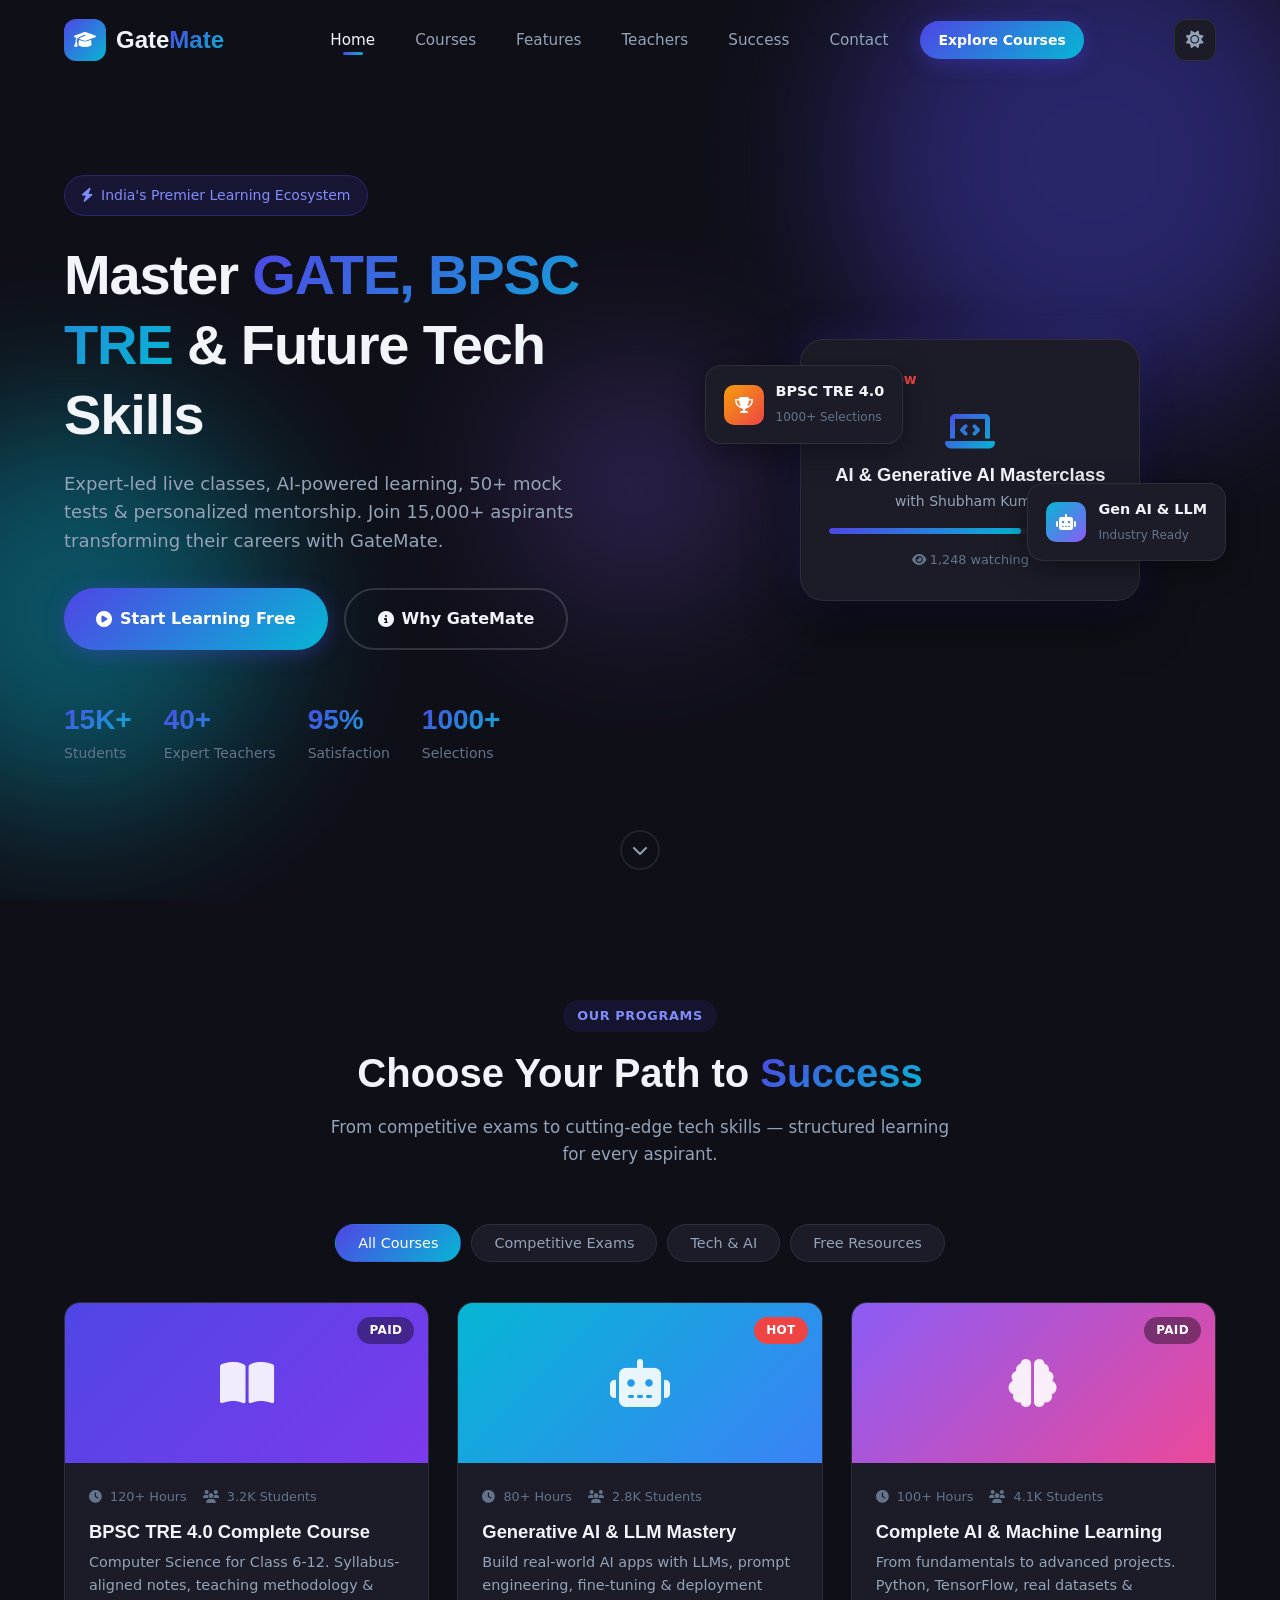
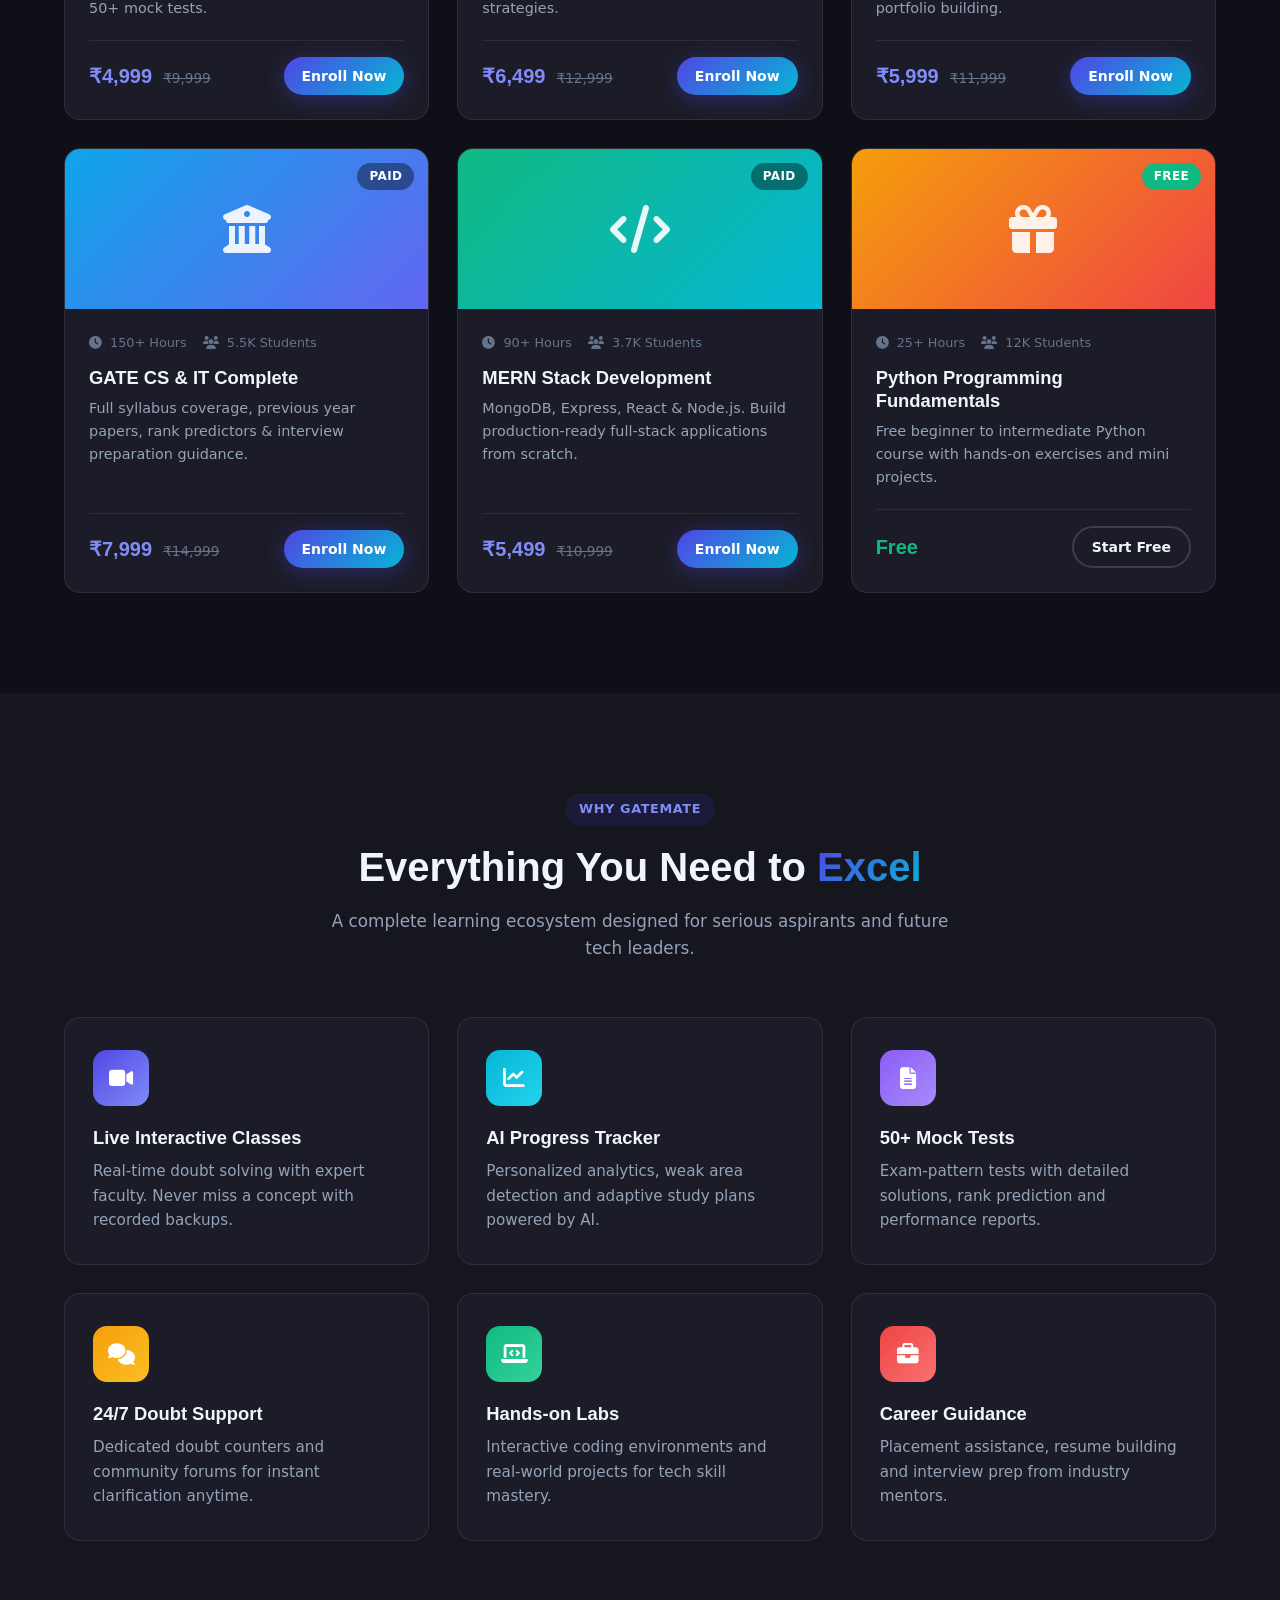
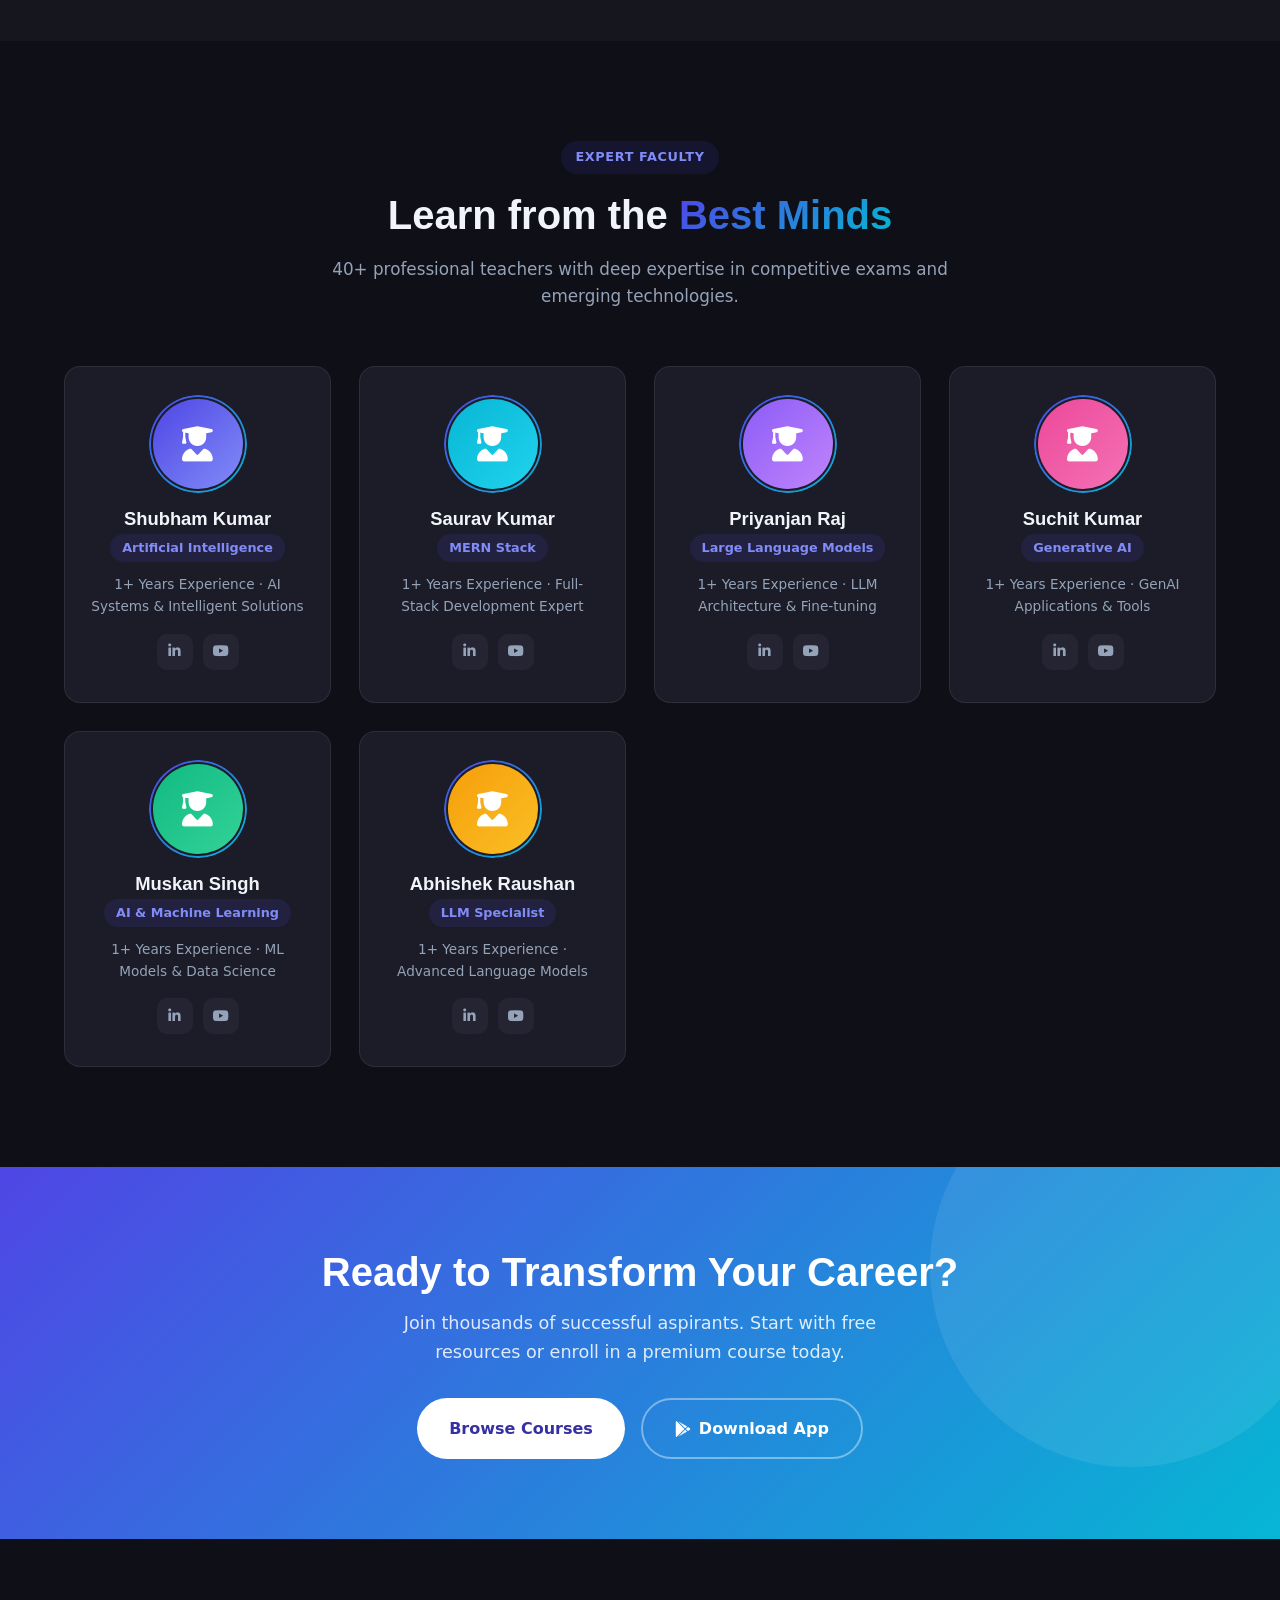
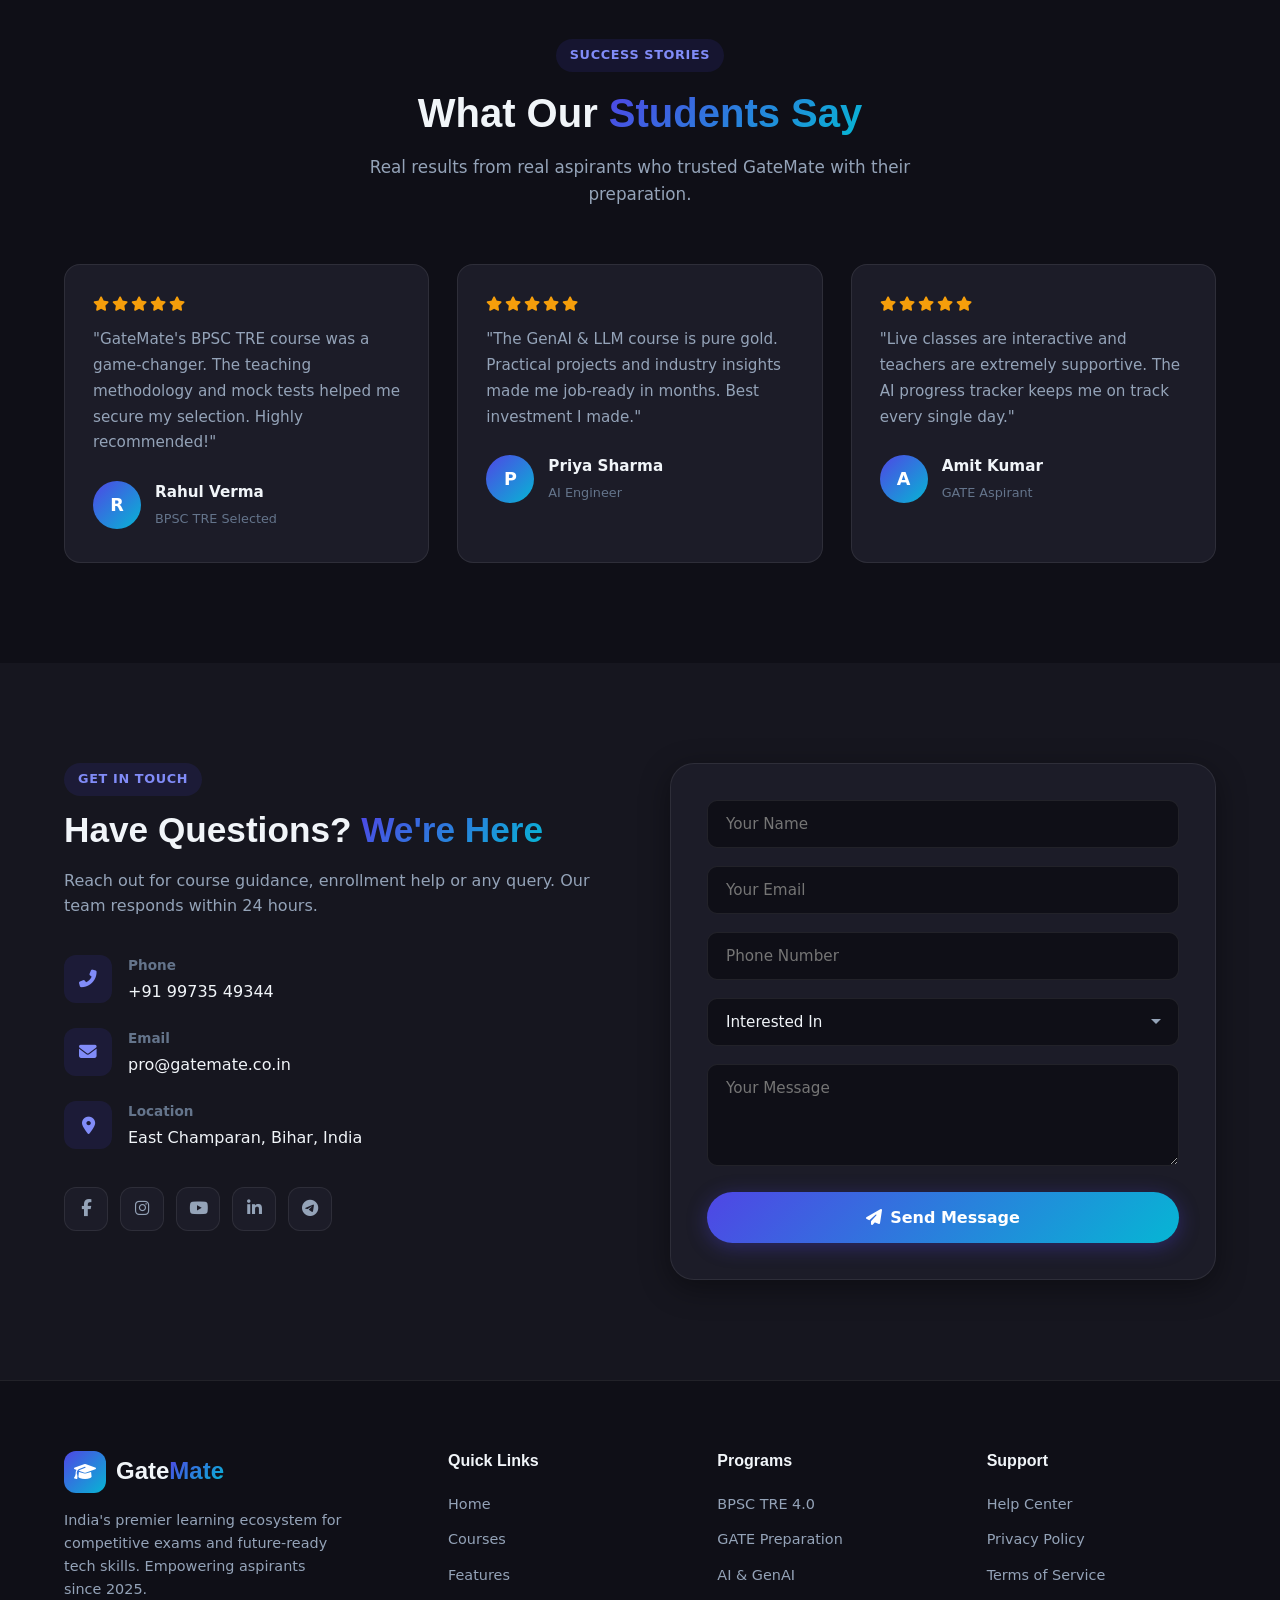
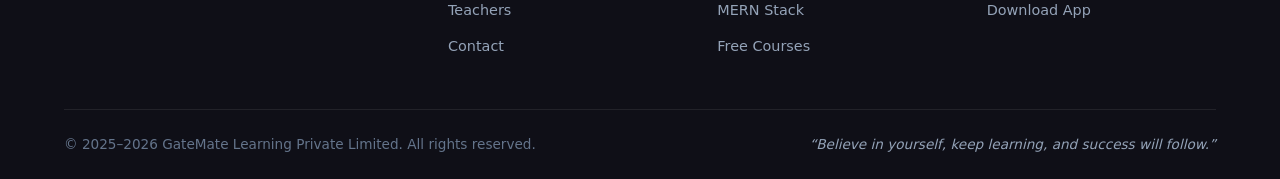
==== commit a927cad9: "Add files via upload" ====
--- a/index.html
+++ b/index.html
@@ -9,7 +9,7 @@
   <link rel="preconnect" href="https://fonts.gstatic.com" crossorigin />
   <link href="https://fonts.googleapis.com/css2?family=Inter:wght@300;400;500;600;700;800&family=Outfit:wght@500;600;700;800&display=swap" rel="stylesheet" />
   <link rel="stylesheet" href="https://cdnjs.cloudflare.com/ajax/libs/font-awesome/6.5.1/css/all.min.css" />
-  <link rel="stylesheet" href="css/style.css" />
+  <link rel="stylesheet" href="style.css" />
   <link rel="icon" href="data:image/svg+xml,<svg xmlns='http://www.w3.org/2000/svg' viewBox='0 0 100 100'><text y='.9em' font-size='90'>🎓</text></svg>" />
 </head>
 <body>
@@ -600,6 +600,6 @@
     <i class="fas fa-arrow-up"></i>
   </button>
 
-  <script src="js/main.js"></script>
+  <script src="main.js"></script>
 </body>
 </html>
--- a/style.css
+++ b/style.css
@@ -0,0 +1,1454 @@
+/* ============================================
+   GateMate - Premium EdTech Website
+   Modern, Dynamic, Fully Responsive
+   ============================================ */
+
+:root {
+  /* Primary Palette - Deep Indigo + Electric Cyan */
+  --primary: #4f46e5;
+  --primary-dark: #3730a3;
+  --primary-light: #818cf8;
+  --accent: #06b6d4;
+  --accent-dark: #0891b2;
+  
+  /* Neutrals */
+  --bg: #0f0f17;
+  --bg-soft: #16161f;
+  --bg-card: #1c1c28;
+  --bg-elevated: #242433;
+  --text: #f1f5f9;
+  --text-muted: #94a3b8;
+  --text-dim: #64748b;
+  --border: rgba(255, 255, 255, 0.08);
+  --border-hover: rgba(255, 255, 255, 0.15);
+  
+  /* Gradients */
+  --gradient-primary: linear-gradient(135deg, #4f46e5 0%, #06b6d4 100%);
+  --gradient-accent: linear-gradient(135deg, #06b6d4 0%, #8b5cf6 100%);
+  --gradient-warm: linear-gradient(135deg, #f59e0b 0%, #ef4444 100%);
+  --gradient-success: linear-gradient(135deg, #10b981 0%, #06b6d4 100%);
+  
+  /* Shadows */
+  --shadow-sm: 0 2px 8px rgba(0, 0, 0, 0.3);
+  --shadow-md: 0 8px 30px rgba(0, 0, 0, 0.4);
+  --shadow-lg: 0 20px 50px rgba(0, 0, 0, 0.5);
+  --shadow-glow: 0 0 40px rgba(79, 70, 229, 0.25);
+  
+  /* Spacing & Radius */
+  --radius: 16px;
+  --radius-sm: 10px;
+  --radius-lg: 24px;
+  --container: 1200px;
+  --header-h: 80px;
+  
+  /* Transitions */
+  --ease: cubic-bezier(0.4, 0, 0.2, 1);
+  --transition: 0.3s var(--ease);
+}
+
+/* Light Theme */
+[data-theme="light"] {
+  --bg: #f8fafc;
+  --bg-soft: #f1f5f9;
+  --bg-card: #ffffff;
+  --bg-elevated: #ffffff;
+  --text: #0f172a;
+  --text-muted: #475569;
+  --text-dim: #94a3b8;
+  --border: rgba(15, 23, 42, 0.08);
+  --border-hover: rgba(15, 23, 42, 0.15);
+  --shadow-sm: 0 2px 8px rgba(0, 0, 0, 0.06);
+  --shadow-md: 0 8px 30px rgba(0, 0, 0, 0.08);
+  --shadow-lg: 0 20px 50px rgba(0, 0, 0, 0.1);
+  --shadow-glow: 0 0 40px rgba(79, 70, 229, 0.12);
+}
+
+/* Reset & Base */
+*, *::before, *::after {
+  margin: 0;
+  padding: 0;
+  box-sizing: border-box;
+}
+
+html {
+  scroll-behavior: smooth;
+  font-size: 16px;
+}
+
+body {
+  font-family: 'Inter', system-ui, -apple-system, sans-serif;
+  background: var(--bg);
+  color: var(--text);
+  line-height: 1.6;
+  overflow-x: hidden;
+  transition: background 0.4s var(--ease), color 0.4s var(--ease);
+}
+
+h1, h2, h3, h4, h5, h6 {
+  font-family: 'Outfit', 'Inter', sans-serif;
+  font-weight: 700;
+  line-height: 1.25;
+}
+
+a {
+  text-decoration: none;
+  color: inherit;
+  transition: var(--transition);
+}
+
+ul { list-style: none; }
+
+img { max-width: 100%; display: block; }
+
+button, input, select, textarea {
+  font-family: inherit;
+  border: none;
+  outline: none;
+  background: none;
+}
+
+.container {
+  width: 100%;
+  max-width: var(--container);
+  margin: 0 auto;
+  padding: 0 24px;
+}
+
+.gradient-text {
+  background: var(--gradient-primary);
+  -webkit-background-clip: text;
+  -webkit-text-fill-color: transparent;
+  background-clip: text;
+}
+
+/* ========== Preloader ========== */
+#preloader {
+  position: fixed;
+  inset: 0;
+  background: var(--bg);
+  display: flex;
+  align-items: center;
+  justify-content: center;
+  z-index: 9999;
+  transition: opacity 0.5s, visibility 0.5s;
+}
+
+#preloader.hidden {
+  opacity: 0;
+  visibility: hidden;
+}
+
+.loader {
+  text-align: center;
+}
+
+.loader-ring {
+  width: 50px;
+  height: 50px;
+  border: 3px solid var(--border);
+  border-top-color: var(--primary);
+  border-radius: 50%;
+  animation: spin 0.8s linear infinite;
+  margin: 0 auto 16px;
+}
+
+.loader span {
+  font-family: 'Outfit', sans-serif;
+  font-weight: 700;
+  font-size: 1.25rem;
+  background: var(--gradient-primary);
+  -webkit-background-clip: text;
+  -webkit-text-fill-color: transparent;
+}
+
+@keyframes spin {
+  to { transform: rotate(360deg); }
+}
+
+/* ========== Buttons ========== */
+.btn {
+  display: inline-flex;
+  align-items: center;
+  justify-content: center;
+  gap: 8px;
+  padding: 12px 24px;
+  font-weight: 600;
+  font-size: 0.95rem;
+  border-radius: 50px;
+  cursor: pointer;
+  transition: var(--transition);
+  white-space: nowrap;
+}
+
+.btn-sm { padding: 8px 18px; font-size: 0.875rem; }
+.btn-lg { padding: 16px 32px; font-size: 1rem; }
+.btn-block { width: 100%; }
+
+.btn-primary {
+  background: var(--gradient-primary);
+  color: #fff;
+  box-shadow: 0 4px 20px rgba(79, 70, 229, 0.35);
+}
+
+.btn-primary:hover {
+  transform: translateY(-2px);
+  box-shadow: 0 8px 30px rgba(79, 70, 229, 0.45);
+}
+
+.btn-outline {
+  border: 2px solid var(--border-hover);
+  color: var(--text);
+  background: transparent;
+}
+
+.btn-outline:hover {
+  border-color: var(--primary);
+  color: var(--primary-light);
+  background: rgba(79, 70, 229, 0.08);
+}
+
+.btn-light {
+  background: #fff;
+  color: var(--primary-dark);
+}
+
+.btn-light:hover {
+  transform: translateY(-2px);
+  box-shadow: var(--shadow-md);
+}
+
+.btn-outline-light {
+  border: 2px solid rgba(255,255,255,0.4);
+  color: #fff;
+}
+
+.btn-outline-light:hover {
+  background: rgba(255,255,255,0.1);
+  border-color: #fff;
+}
+
+/* ========== Header / Navbar ========== */
+.header {
+  position: fixed;
+  top: 0;
+  left: 0;
+  width: 100%;
+  height: var(--header-h);
+  z-index: 1000;
+  transition: var(--transition);
+  background: transparent;
+}
+
+.header.scrolled {
+  background: rgba(15, 15, 23, 0.85);
+  backdrop-filter: blur(20px);
+  -webkit-backdrop-filter: blur(20px);
+  box-shadow: 0 4px 30px rgba(0,0,0,0.2);
+  border-bottom: 1px solid var(--border);
+}
+
+[data-theme="light"] .header.scrolled {
+  background: rgba(248, 250, 252, 0.9);
+}
+
+.navbar {
+  display: flex;
+  align-items: center;
+  justify-content: space-between;
+  height: 100%;
+}
+
+.logo {
+  display: flex;
+  align-items: center;
+  gap: 10px;
+  font-family: 'Outfit', sans-serif;
+  font-weight: 800;
+  font-size: 1.5rem;
+  z-index: 10;
+}
+
+.logo-icon {
+  width: 42px;
+  height: 42px;
+  display: flex;
+  align-items: center;
+  justify-content: center;
+  background: var(--gradient-primary);
+  border-radius: 12px;
+  color: #fff;
+  font-size: 1.1rem;
+}
+
+.logo-text span {
+  background: var(--gradient-primary);
+  -webkit-background-clip: text;
+  -webkit-text-fill-color: transparent;
+}
+
+.nav-menu {
+  display: flex;
+  align-items: center;
+  gap: 8px;
+}
+
+.nav-link {
+  padding: 8px 16px;
+  font-weight: 500;
+  font-size: 0.95rem;
+  color: var(--text-muted);
+  border-radius: 8px;
+  position: relative;
+}
+
+.nav-link:hover,
+.nav-link.active {
+  color: var(--text);
+}
+
+.nav-link.active::after {
+  content: '';
+  position: absolute;
+  bottom: 2px;
+  left: 50%;
+  transform: translateX(-50%);
+  width: 20px;
+  height: 3px;
+  background: var(--gradient-primary);
+  border-radius: 2px;
+}
+
+.nav-cta { margin-left: 8px; }
+
+.nav-actions {
+  display: flex;
+  align-items: center;
+  gap: 12px;
+}
+
+.theme-toggle {
+  width: 42px;
+  height: 42px;
+  display: flex;
+  align-items: center;
+  justify-content: center;
+  border-radius: 12px;
+  background: var(--bg-card);
+  border: 1px solid var(--border);
+  color: var(--text-muted);
+  cursor: pointer;
+  font-size: 1.1rem;
+  transition: var(--transition);
+}
+
+.theme-toggle:hover {
+  color: var(--primary-light);
+  border-color: var(--primary);
+}
+
+.nav-toggle {
+  display: none;
+  flex-direction: column;
+  gap: 5px;
+  width: 42px;
+  height: 42px;
+  align-items: center;
+  justify-content: center;
+  cursor: pointer;
+  background: var(--bg-card);
+  border: 1px solid var(--border);
+  border-radius: 12px;
+}
+
+.nav-toggle span {
+  display: block;
+  width: 20px;
+  height: 2px;
+  background: var(--text);
+  border-radius: 2px;
+  transition: var(--transition);
+}
+
+/* ========== Hero ========== */
+.hero {
+  position: relative;
+  min-height: 100vh;
+  display: flex;
+  align-items: center;
+  padding: calc(var(--header-h) + 40px) 0 80px;
+  overflow: hidden;
+}
+
+.hero-bg {
+  position: absolute;
+  inset: 0;
+  pointer-events: none;
+}
+
+.hero-shape {
+  position: absolute;
+  border-radius: 50%;
+  filter: blur(80px);
+  opacity: 0.4;
+}
+
+.shape-1 {
+  width: 500px;
+  height: 500px;
+  background: var(--primary);
+  top: -10%;
+  right: -5%;
+  animation: float 12s ease-in-out infinite;
+}
+
+.shape-2 {
+  width: 400px;
+  height: 400px;
+  background: var(--accent);
+  bottom: 10%;
+  left: -10%;
+  animation: float 15s ease-in-out infinite reverse;
+}
+
+.shape-3 {
+  width: 250px;
+  height: 250px;
+  background: #8b5cf6;
+  top: 40%;
+  left: 40%;
+  opacity: 0.25;
+  animation: float 10s ease-in-out infinite;
+}
+
+@keyframes float {
+  0%, 100% { transform: translate(0, 0); }
+  50% { transform: translate(30px, -30px); }
+}
+
+.hero-content {
+  display: grid;
+  grid-template-columns: 1.1fr 0.9fr;
+  gap: 60px;
+  align-items: center;
+  position: relative;
+  z-index: 1;
+}
+
+.badge {
+  display: inline-flex;
+  align-items: center;
+  gap: 8px;
+  padding: 8px 16px;
+  background: rgba(79, 70, 229, 0.15);
+  border: 1px solid rgba(79, 70, 229, 0.3);
+  border-radius: 50px;
+  font-size: 0.875rem;
+  font-weight: 500;
+  color: var(--primary-light);
+  margin-bottom: 24px;
+}
+
+.hero h1 {
+  font-size: clamp(2.2rem, 5vw, 3.5rem);
+  margin-bottom: 20px;
+  letter-spacing: -0.02em;
+}
+
+.hero p {
+  font-size: 1.125rem;
+  color: var(--text-muted);
+  max-width: 540px;
+  margin-bottom: 32px;
+}
+
+.hero-btns {
+  display: flex;
+  flex-wrap: wrap;
+  gap: 16px;
+  margin-bottom: 48px;
+}
+
+.hero-stats {
+  display: flex;
+  flex-wrap: wrap;
+  gap: 32px;
+}
+
+.hero-stats .stat {
+  display: flex;
+  flex-direction: column;
+}
+
+.hero-stats strong {
+  font-family: 'Outfit', sans-serif;
+  font-size: 1.75rem;
+  font-weight: 800;
+  background: var(--gradient-primary);
+  -webkit-background-clip: text;
+  -webkit-text-fill-color: transparent;
+}
+
+.hero-stats span {
+  font-size: 0.875rem;
+  color: var(--text-dim);
+}
+
+/* Hero Visual */
+.hero-visual {
+  position: relative;
+  display: flex;
+  justify-content: center;
+}
+
+.hero-card {
+  background: var(--bg-card);
+  border: 1px solid var(--border);
+  border-radius: var(--radius-lg);
+  padding: 28px;
+  width: 100%;
+  max-width: 340px;
+  box-shadow: var(--shadow-lg), var(--shadow-glow);
+  position: relative;
+  z-index: 2;
+}
+
+.hero-card-header {
+  display: flex;
+  align-items: center;
+  gap: 8px;
+  font-size: 0.875rem;
+  font-weight: 600;
+  color: #ef4444;
+  margin-bottom: 20px;
+}
+
+.live-dot {
+  width: 8px;
+  height: 8px;
+  background: #ef4444;
+  border-radius: 50%;
+  animation: pulse 1.5s ease-in-out infinite;
+}
+
+@keyframes pulse {
+  0%, 100% { opacity: 1; transform: scale(1); }
+  50% { opacity: 0.5; transform: scale(1.3); }
+}
+
+.hero-card-body {
+  text-align: center;
+}
+
+.hero-card-body > i {
+  font-size: 2.5rem;
+  background: var(--gradient-primary);
+  -webkit-background-clip: text;
+  -webkit-text-fill-color: transparent;
+  margin-bottom: 12px;
+}
+
+.hero-card-body h3 {
+  font-size: 1.15rem;
+  margin-bottom: 4px;
+}
+
+.hero-card-body p {
+  font-size: 0.875rem;
+  color: var(--text-muted);
+  margin-bottom: 16px;
+}
+
+.progress-bar {
+  height: 6px;
+  background: var(--bg-elevated);
+  border-radius: 3px;
+  overflow: hidden;
+  margin-bottom: 12px;
+}
+
+.progress {
+  height: 100%;
+  background: var(--gradient-primary);
+  border-radius: 3px;
+  transition: width 1s var(--ease);
+}
+
+.viewers {
+  font-size: 0.8rem;
+  color: var(--text-dim);
+}
+
+.floating-card {
+  position: absolute;
+  display: flex;
+  align-items: center;
+  gap: 12px;
+  background: var(--bg-card);
+  border: 1px solid var(--border);
+  border-radius: var(--radius);
+  padding: 14px 18px;
+  box-shadow: var(--shadow-md);
+  z-index: 3;
+  animation: floatCard 6s ease-in-out infinite;
+}
+
+.floating-card i {
+  width: 40px;
+  height: 40px;
+  display: flex;
+  align-items: center;
+  justify-content: center;
+  border-radius: 10px;
+  font-size: 1rem;
+  color: #fff;
+}
+
+.floating-card strong {
+  display: block;
+  font-size: 0.9rem;
+}
+
+.floating-card span {
+  font-size: 0.75rem;
+  color: var(--text-dim);
+}
+
+.card-1 {
+  top: 10%;
+  left: -20px;
+  animation-delay: 0s;
+}
+
+.card-1 i { background: var(--gradient-warm); }
+
+.card-2 {
+  bottom: 15%;
+  right: -10px;
+  animation-delay: 2s;
+}
+
+.card-2 i { background: var(--gradient-accent); }
+
+@keyframes floatCard {
+  0%, 100% { transform: translateY(0); }
+  50% { transform: translateY(-12px); }
+}
+
+.scroll-indicator {
+  position: absolute;
+  bottom: 30px;
+  left: 50%;
+  transform: translateX(-50%);
+  animation: bounce 2s infinite;
+}
+
+.scroll-indicator a {
+  width: 40px;
+  height: 40px;
+  display: flex;
+  align-items: center;
+  justify-content: center;
+  border: 2px solid var(--border);
+  border-radius: 50%;
+  color: var(--text-muted);
+}
+
+@keyframes bounce {
+  0%, 100% { transform: translateX(-50%) translateY(0); }
+  50% { transform: translateX(-50%) translateY(8px); }
+}
+
+/* Animations */
+.animate-fade-up {
+  opacity: 0;
+  transform: translateY(30px);
+  animation: fadeUp 0.8s var(--ease) forwards;
+}
+
+.delay-1 { animation-delay: 0.15s; }
+.delay-2 { animation-delay: 0.3s; }
+.delay-3 { animation-delay: 0.45s; }
+.delay-4 { animation-delay: 0.6s; }
+
+@keyframes fadeUp {
+  to { opacity: 1; transform: translateY(0); }
+}
+
+/* ========== Sections ========== */
+.section {
+  padding: 100px 0;
+}
+
+.section-header {
+  text-align: center;
+  max-width: 640px;
+  margin: 0 auto 56px;
+}
+
+.section-tag {
+  display: inline-block;
+  padding: 6px 14px;
+  background: rgba(79, 70, 229, 0.12);
+  color: var(--primary-light);
+  font-size: 0.8rem;
+  font-weight: 600;
+  text-transform: uppercase;
+  letter-spacing: 0.05em;
+  border-radius: 50px;
+  margin-bottom: 16px;
+}
+
+.section-header h2 {
+  font-size: clamp(1.8rem, 4vw, 2.5rem);
+  margin-bottom: 16px;
+}
+
+.section-header p {
+  color: var(--text-muted);
+  font-size: 1.05rem;
+}
+
+/* ========== Courses ========== */
+.filter-tabs {
+  display: flex;
+  flex-wrap: wrap;
+  justify-content: center;
+  gap: 10px;
+  margin-bottom: 40px;
+}
+
+.filter-btn {
+  padding: 10px 22px;
+  border-radius: 50px;
+  font-weight: 500;
+  font-size: 0.9rem;
+  color: var(--text-muted);
+  background: var(--bg-card);
+  border: 1px solid var(--border);
+  cursor: pointer;
+  transition: var(--transition);
+}
+
+.filter-btn:hover,
+.filter-btn.active {
+  background: var(--gradient-primary);
+  color: #fff;
+  border-color: transparent;
+}
+
+.courses-grid {
+  display: grid;
+  grid-template-columns: repeat(auto-fill, minmax(320px, 1fr));
+  gap: 28px;
+}
+
+.course-card {
+  background: var(--bg-card);
+  border: 1px solid var(--border);
+  border-radius: var(--radius);
+  overflow: hidden;
+  transition: var(--transition);
+  display: flex;
+  flex-direction: column;
+}
+
+.course-card:hover {
+  transform: translateY(-8px);
+  border-color: var(--border-hover);
+  box-shadow: var(--shadow-md), var(--shadow-glow);
+}
+
+.course-card.hidden {
+  display: none;
+}
+
+.course-img {
+  height: 160px;
+  display: flex;
+  align-items: center;
+  justify-content: center;
+  position: relative;
+  font-size: 3rem;
+  color: rgba(255,255,255,0.9);
+}
+
+.exam-bg { background: linear-gradient(135deg, #4f46e5, #7c3aed); }
+.tech-bg { background: linear-gradient(135deg, #06b6d4, #3b82f6); }
+.ai-bg { background: linear-gradient(135deg, #8b5cf6, #ec4899); }
+.gate-bg { background: linear-gradient(135deg, #0ea5e9, #6366f1); }
+.mern-bg { background: linear-gradient(135deg, #10b981, #06b6d4); }
+.free-bg { background: linear-gradient(135deg, #f59e0b, #ef4444); }
+
+.course-badge {
+  position: absolute;
+  top: 14px;
+  right: 14px;
+  padding: 4px 12px;
+  border-radius: 50px;
+  font-size: 0.75rem;
+  font-weight: 700;
+  text-transform: uppercase;
+  letter-spacing: 0.03em;
+}
+
+.course-badge.paid { background: rgba(0,0,0,0.4); color: #fff; }
+.course-badge.hot { background: #ef4444; color: #fff; }
+.course-badge.free { background: #10b981; color: #fff; }
+
+.course-body {
+  padding: 24px;
+  display: flex;
+  flex-direction: column;
+  flex: 1;
+}
+
+.course-meta {
+  display: flex;
+  gap: 16px;
+  font-size: 0.8rem;
+  color: var(--text-dim);
+  margin-bottom: 12px;
+}
+
+.course-meta i { margin-right: 4px; }
+
+.course-body h3 {
+  font-size: 1.15rem;
+  margin-bottom: 8px;
+}
+
+.course-body > p {
+  font-size: 0.9rem;
+  color: var(--text-muted);
+  margin-bottom: 20px;
+  flex: 1;
+}
+
+.course-footer {
+  display: flex;
+  align-items: center;
+  justify-content: space-between;
+  gap: 12px;
+  padding-top: 16px;
+  border-top: 1px solid var(--border);
+}
+
+.price .current {
+  font-family: 'Outfit', sans-serif;
+  font-size: 1.25rem;
+  font-weight: 700;
+  color: var(--primary-light);
+}
+
+.price .old {
+  font-size: 0.85rem;
+  color: var(--text-dim);
+  text-decoration: line-through;
+  margin-left: 6px;
+}
+
+.price .free-price {
+  color: #10b981;
+}
+
+/* ========== Features ========== */
+.features {
+  background: var(--bg-soft);
+}
+
+.features-grid {
+  display: grid;
+  grid-template-columns: repeat(auto-fill, minmax(300px, 1fr));
+  gap: 28px;
+}
+
+.feature-card {
+  background: var(--bg-card);
+  border: 1px solid var(--border);
+  border-radius: var(--radius);
+  padding: 32px 28px;
+  transition: var(--transition);
+}
+
+.feature-card:hover {
+  transform: translateY(-6px);
+  border-color: var(--primary);
+  box-shadow: var(--shadow-glow);
+}
+
+.feature-icon {
+  width: 56px;
+  height: 56px;
+  display: flex;
+  align-items: center;
+  justify-content: center;
+  border-radius: 14px;
+  font-size: 1.35rem;
+  color: #fff;
+  margin-bottom: 20px;
+}
+
+.icon-1 { background: linear-gradient(135deg, #4f46e5, #818cf8); }
+.icon-2 { background: linear-gradient(135deg, #06b6d4, #22d3ee); }
+.icon-3 { background: linear-gradient(135deg, #8b5cf6, #a78bfa); }
+.icon-4 { background: linear-gradient(135deg, #f59e0b, #fbbf24); }
+.icon-5 { background: linear-gradient(135deg, #10b981, #34d399); }
+.icon-6 { background: linear-gradient(135deg, #ef4444, #f87171); }
+
+.feature-card h3 {
+  font-size: 1.15rem;
+  margin-bottom: 10px;
+}
+
+.feature-card p {
+  font-size: 0.95rem;
+  color: var(--text-muted);
+}
+
+/* ========== Teachers ========== */
+.teachers-grid {
+  display: grid;
+  grid-template-columns: repeat(auto-fill, minmax(260px, 1fr));
+  gap: 28px;
+}
+
+.teacher-card {
+  background: var(--bg-card);
+  border: 1px solid var(--border);
+  border-radius: var(--radius);
+  padding: 32px 24px;
+  text-align: center;
+  transition: var(--transition);
+}
+
+.teacher-card:hover {
+  transform: translateY(-6px);
+  box-shadow: var(--shadow-md);
+  border-color: var(--border-hover);
+}
+
+.teacher-avatar {
+  width: 90px;
+  height: 90px;
+  margin: 0 auto 18px;
+  border-radius: 50%;
+  display: flex;
+  align-items: center;
+  justify-content: center;
+  font-size: 2.2rem;
+  color: #fff;
+  position: relative;
+}
+
+.teacher-avatar::after {
+  content: '';
+  position: absolute;
+  inset: -4px;
+  border-radius: 50%;
+  border: 2px solid transparent;
+  background: var(--gradient-primary) border-box;
+  -webkit-mask: linear-gradient(#fff 0 0) padding-box, linear-gradient(#fff 0 0);
+  -webkit-mask-composite: xor;
+  mask-composite: exclude;
+}
+
+.avatar-1 { background: linear-gradient(135deg, #4f46e5, #818cf8); }
+.avatar-2 { background: linear-gradient(135deg, #06b6d4, #22d3ee); }
+.avatar-3 { background: linear-gradient(135deg, #8b5cf6, #c084fc); }
+.avatar-4 { background: linear-gradient(135deg, #ec4899, #f472b6); }
+.avatar-5 { background: linear-gradient(135deg, #10b981, #34d399); }
+.avatar-6 { background: linear-gradient(135deg, #f59e0b, #fbbf24); }
+
+.teacher-card h3 {
+  font-size: 1.15rem;
+  margin-bottom: 4px;
+}
+
+.teacher-card .subject {
+  display: inline-block;
+  font-size: 0.8rem;
+  font-weight: 600;
+  color: var(--primary-light);
+  background: rgba(79, 70, 229, 0.12);
+  padding: 4px 12px;
+  border-radius: 50px;
+  margin-bottom: 12px;
+}
+
+.teacher-card p {
+  font-size: 0.85rem;
+  color: var(--text-muted);
+  margin-bottom: 16px;
+}
+
+.teacher-social {
+  display: flex;
+  justify-content: center;
+  gap: 10px;
+}
+
+.teacher-social a {
+  width: 36px;
+  height: 36px;
+  display: flex;
+  align-items: center;
+  justify-content: center;
+  border-radius: 10px;
+  background: var(--bg-elevated);
+  color: var(--text-muted);
+  font-size: 0.9rem;
+}
+
+.teacher-social a:hover {
+  background: var(--primary);
+  color: #fff;
+}
+
+/* ========== CTA Banner ========== */
+.cta-banner {
+  padding: 80px 0;
+  background: var(--gradient-primary);
+  position: relative;
+  overflow: hidden;
+}
+
+.cta-banner::before {
+  content: '';
+  position: absolute;
+  width: 400px;
+  height: 400px;
+  background: rgba(255,255,255,0.08);
+  border-radius: 50%;
+  top: -100px;
+  right: -50px;
+}
+
+.cta-content {
+  text-align: center;
+  position: relative;
+  z-index: 1;
+}
+
+.cta-content h2 {
+  font-size: clamp(1.8rem, 4vw, 2.5rem);
+  color: #fff;
+  margin-bottom: 12px;
+}
+
+.cta-content p {
+  color: rgba(255,255,255,0.85);
+  font-size: 1.1rem;
+  max-width: 520px;
+  margin: 0 auto 32px;
+}
+
+.cta-btns {
+  display: flex;
+  flex-wrap: wrap;
+  justify-content: center;
+  gap: 16px;
+}
+
+/* ========== Testimonials ========== */
+.testimonials-slider {
+  display: grid;
+  grid-template-columns: repeat(auto-fill, minmax(300px, 1fr));
+  gap: 28px;
+}
+
+.testimonial-card {
+  background: var(--bg-card);
+  border: 1px solid var(--border);
+  border-radius: var(--radius);
+  padding: 32px 28px;
+  transition: var(--transition);
+}
+
+.testimonial-card:hover {
+  border-color: var(--primary);
+  box-shadow: var(--shadow-glow);
+}
+
+.stars {
+  color: #f59e0b;
+  font-size: 0.9rem;
+  margin-bottom: 16px;
+  display: flex;
+  gap: 3px;
+}
+
+.testimonial-card > p {
+  font-size: 0.95rem;
+  color: var(--text-muted);
+  margin-bottom: 24px;
+  line-height: 1.7;
+}
+
+.testimonial-author {
+  display: flex;
+  align-items: center;
+  gap: 14px;
+}
+
+.author-avatar {
+  width: 48px;
+  height: 48px;
+  border-radius: 50%;
+  background: var(--gradient-primary);
+  display: flex;
+  align-items: center;
+  justify-content: center;
+  font-weight: 700;
+  color: #fff;
+  font-size: 1.1rem;
+}
+
+.testimonial-author strong {
+  display: block;
+  font-size: 0.95rem;
+}
+
+.testimonial-author span {
+  font-size: 0.8rem;
+  color: var(--text-dim);
+}
+
+/* ========== Contact ========== */
+.contact {
+  background: var(--bg-soft);
+}
+
+.contact-wrapper {
+  display: grid;
+  grid-template-columns: 1fr 1fr;
+  gap: 60px;
+  align-items: start;
+}
+
+.contact-info .section-tag { margin-bottom: 12px; }
+
+.contact-info h2 {
+  font-size: clamp(1.6rem, 3vw, 2.2rem);
+  margin-bottom: 16px;
+}
+
+.contact-info > p {
+  color: var(--text-muted);
+  margin-bottom: 36px;
+}
+
+.contact-details {
+  display: flex;
+  flex-direction: column;
+  gap: 24px;
+  margin-bottom: 36px;
+}
+
+.contact-item {
+  display: flex;
+  align-items: flex-start;
+  gap: 16px;
+}
+
+.contact-item i {
+  width: 48px;
+  height: 48px;
+  display: flex;
+  align-items: center;
+  justify-content: center;
+  background: rgba(79, 70, 229, 0.12);
+  color: var(--primary-light);
+  border-radius: 12px;
+  font-size: 1.1rem;
+  flex-shrink: 0;
+}
+
+.contact-item strong {
+  display: block;
+  font-size: 0.85rem;
+  color: var(--text-dim);
+  margin-bottom: 2px;
+}
+
+.contact-item a:hover {
+  color: var(--primary-light);
+}
+
+.social-links {
+  display: flex;
+  gap: 12px;
+}
+
+.social-links a {
+  width: 44px;
+  height: 44px;
+  display: flex;
+  align-items: center;
+  justify-content: center;
+  background: var(--bg-card);
+  border: 1px solid var(--border);
+  border-radius: 12px;
+  color: var(--text-muted);
+  font-size: 1.05rem;
+}
+
+.social-links a:hover {
+  background: var(--primary);
+  border-color: var(--primary);
+  color: #fff;
+  transform: translateY(-3px);
+}
+
+.contact-form {
+  background: var(--bg-card);
+  border: 1px solid var(--border);
+  border-radius: var(--radius-lg);
+  padding: 36px;
+  box-shadow: var(--shadow-md);
+}
+
+.form-group {
+  margin-bottom: 18px;
+}
+
+.form-group input,
+.form-group select,
+.form-group textarea {
+  width: 100%;
+  padding: 14px 18px;
+  background: var(--bg);
+  border: 1px solid var(--border);
+  border-radius: var(--radius-sm);
+  color: var(--text);
+  font-size: 0.95rem;
+  transition: var(--transition);
+}
+
+.form-group input:focus,
+.form-group select:focus,
+.form-group textarea:focus {
+  border-color: var(--primary);
+  box-shadow: 0 0 0 3px rgba(79, 70, 229, 0.15);
+}
+
+.form-group select {
+  appearance: none;
+  background-image: url("data:image/svg+xml,%3Csvg xmlns='http://www.w3.org/2000/svg' width='12' height='12' viewBox='0 0 12 12'%3E%3Cpath fill='%2394a3b8' d='M6 8L1 3h10z'/%3E%3C/svg%3E");
+  background-repeat: no-repeat;
+  background-position: right 16px center;
+  cursor: pointer;
+}
+
+.form-group textarea {
+  resize: vertical;
+  min-height: 100px;
+}
+
+/* ========== Footer ========== */
+.footer {
+  background: var(--bg);
+  border-top: 1px solid var(--border);
+  padding: 70px 0 0;
+}
+
+.footer-grid {
+  display: grid;
+  grid-template-columns: 1.5fr 1fr 1fr 1fr;
+  gap: 40px;
+  margin-bottom: 50px;
+}
+
+.footer-brand p {
+  color: var(--text-muted);
+  font-size: 0.9rem;
+  margin-top: 16px;
+  max-width: 280px;
+}
+
+.footer-links h4 {
+  font-size: 1rem;
+  margin-bottom: 20px;
+}
+
+.footer-links ul {
+  display: flex;
+  flex-direction: column;
+  gap: 10px;
+}
+
+.footer-links a {
+  font-size: 0.9rem;
+  color: var(--text-muted);
+}
+
+.footer-links a:hover {
+  color: var(--primary-light);
+  padding-left: 4px;
+}
+
+.footer-bottom {
+  border-top: 1px solid var(--border);
+  padding: 24px 0;
+  display: flex;
+  flex-wrap: wrap;
+  justify-content: space-between;
+  align-items: center;
+  gap: 12px;
+}
+
+.footer-bottom p {
+  font-size: 0.85rem;
+  color: var(--text-dim);
+}
+
+.footer-bottom .quote {
+  font-style: italic;
+  color: var(--text-muted);
+}
+
+/* ========== Back to Top ========== */
+.back-to-top {
+  position: fixed;
+  bottom: 30px;
+  right: 30px;
+  width: 48px;
+  height: 48px;
+  display: flex;
+  align-items: center;
+  justify-content: center;
+  background: var(--gradient-primary);
+  color: #fff;
+  border-radius: 14px;
+  font-size: 1.1rem;
+  cursor: pointer;
+  opacity: 0;
+  visibility: hidden;
+  transform: translateY(20px);
+  transition: var(--transition);
+  z-index: 100;
+  box-shadow: 0 4px 20px rgba(79, 70, 229, 0.4);
+}
+
+.back-to-top.visible {
+  opacity: 1;
+  visibility: visible;
+  transform: translateY(0);
+}
+
+.back-to-top:hover {
+  transform: translateY(-4px);
+}
+
+/* ========== Responsive ========== */
+@media (max-width: 992px) {
+  .hero-content {
+    grid-template-columns: 1fr;
+    text-align: center;
+  }
+  
+  .hero p { margin-left: auto; margin-right: auto; }
+  
+  .hero-btns { justify-content: center; }
+  
+  .hero-stats { justify-content: center; }
+  
+  .hero-visual {
+    max-width: 380px;
+    margin: 0 auto;
+  }
+  
+  .floating-card.card-1 { left: -10px; }
+  .floating-card.card-2 { right: -10px; }
+  
+  .contact-wrapper {
+    grid-template-columns: 1fr;
+    gap: 40px;
+  }
+  
+  .footer-grid {
+    grid-template-columns: 1fr 1fr;
+  }
+}
+
+@media (max-width: 768px) {
+  :root { --header-h: 70px; }
+  
+  .nav-menu {
+    position: fixed;
+    top: 0;
+    right: -100%;
+    width: 280px;
+    height: 100vh;
+    background: var(--bg-card);
+    flex-direction: column;
+    align-items: flex-start;
+    padding: 100px 30px 40px;
+    gap: 4px;
+    transition: right 0.4s var(--ease);
+    box-shadow: var(--shadow-lg);
+    border-left: 1px solid var(--border);
+    z-index: 999;
+  }
+  
+  .nav-menu.open { right: 0; }
+  
+  .nav-link {
+    width: 100%;
+    padding: 12px 16px;
+  }
+  
+  .nav-link.active::after { display: none; }
+  
+  .nav-cta { margin-left: 0; width: 100%; margin-top: 12px; }
+  .nav-cta .btn { width: 100%; }
+  
+  .nav-toggle { display: flex; }
+  
+  .nav-toggle.active span:nth-child(1) {
+    transform: translateY(7px) rotate(45deg);
+  }
+  .nav-toggle.active span:nth-child(2) { opacity: 0; }
+  .nav-toggle.active span:nth-child(3) {
+    transform: translateY(-7px) rotate(-45deg);
+  }
+  
+  .section { padding: 70px 0; }
+  
+  .courses-grid,
+  .features-grid,
+  .teachers-grid,
+  .testimonials-slider {
+    grid-template-columns: 1fr;
+  }
+  
+  .footer-grid {
+    grid-template-columns: 1fr;
+    gap: 32px;
+  }
+  
+  .footer-bottom {
+    flex-direction: column;
+    text-align: center;
+  }
+  
+  .hero-card { max-width: 100%; }
+  
+  .floating-card {
+    display: none;
+  }
+}
+
+@media (max-width: 480px) {
+  .container { padding: 0 16px; }
+  
+  .hero-btns { flex-direction: column; }
+  .hero-btns .btn { width: 100%; }
+  
+  .cta-btns { flex-direction: column; }
+  .cta-btns .btn { width: 100%; }
+  
+  .contact-form { padding: 24px 20px; }
+  
+  .filter-tabs { gap: 8px; }
+  .filter-btn { padding: 8px 16px; font-size: 0.8rem; }
+}
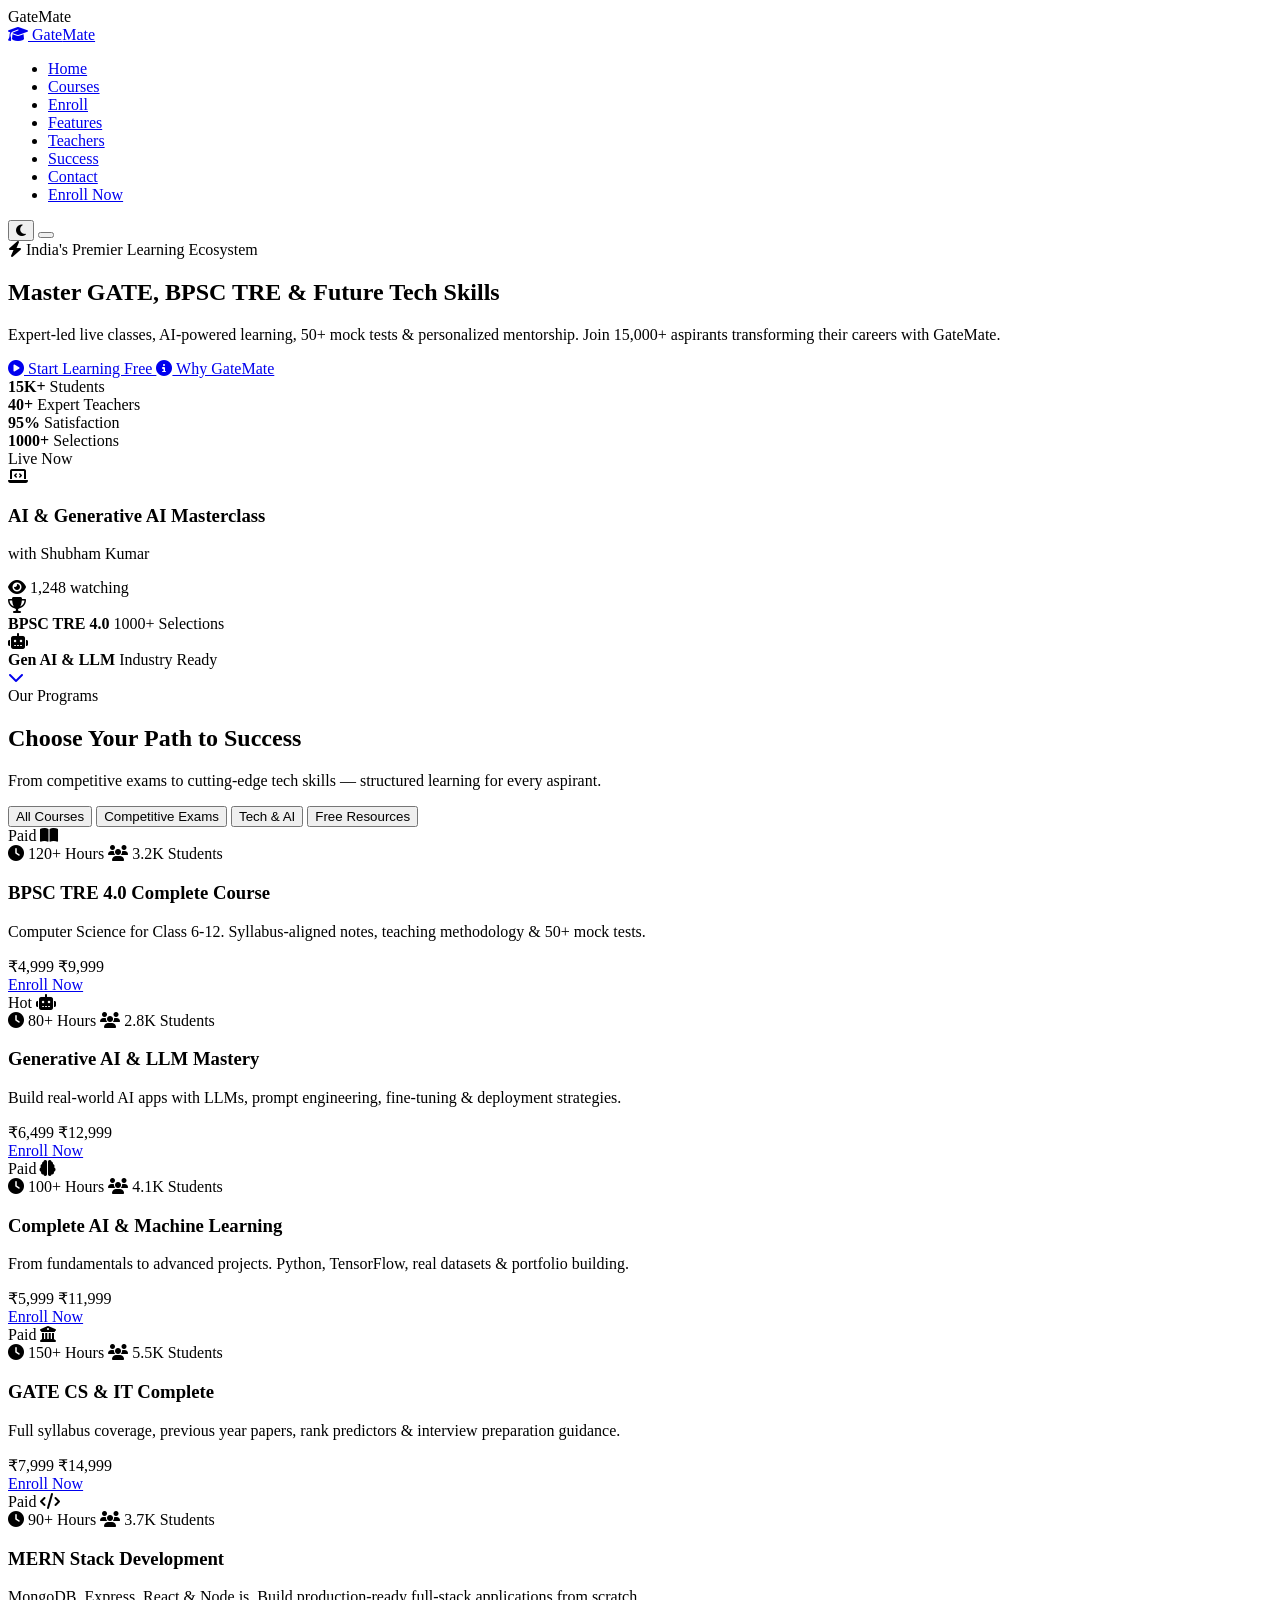
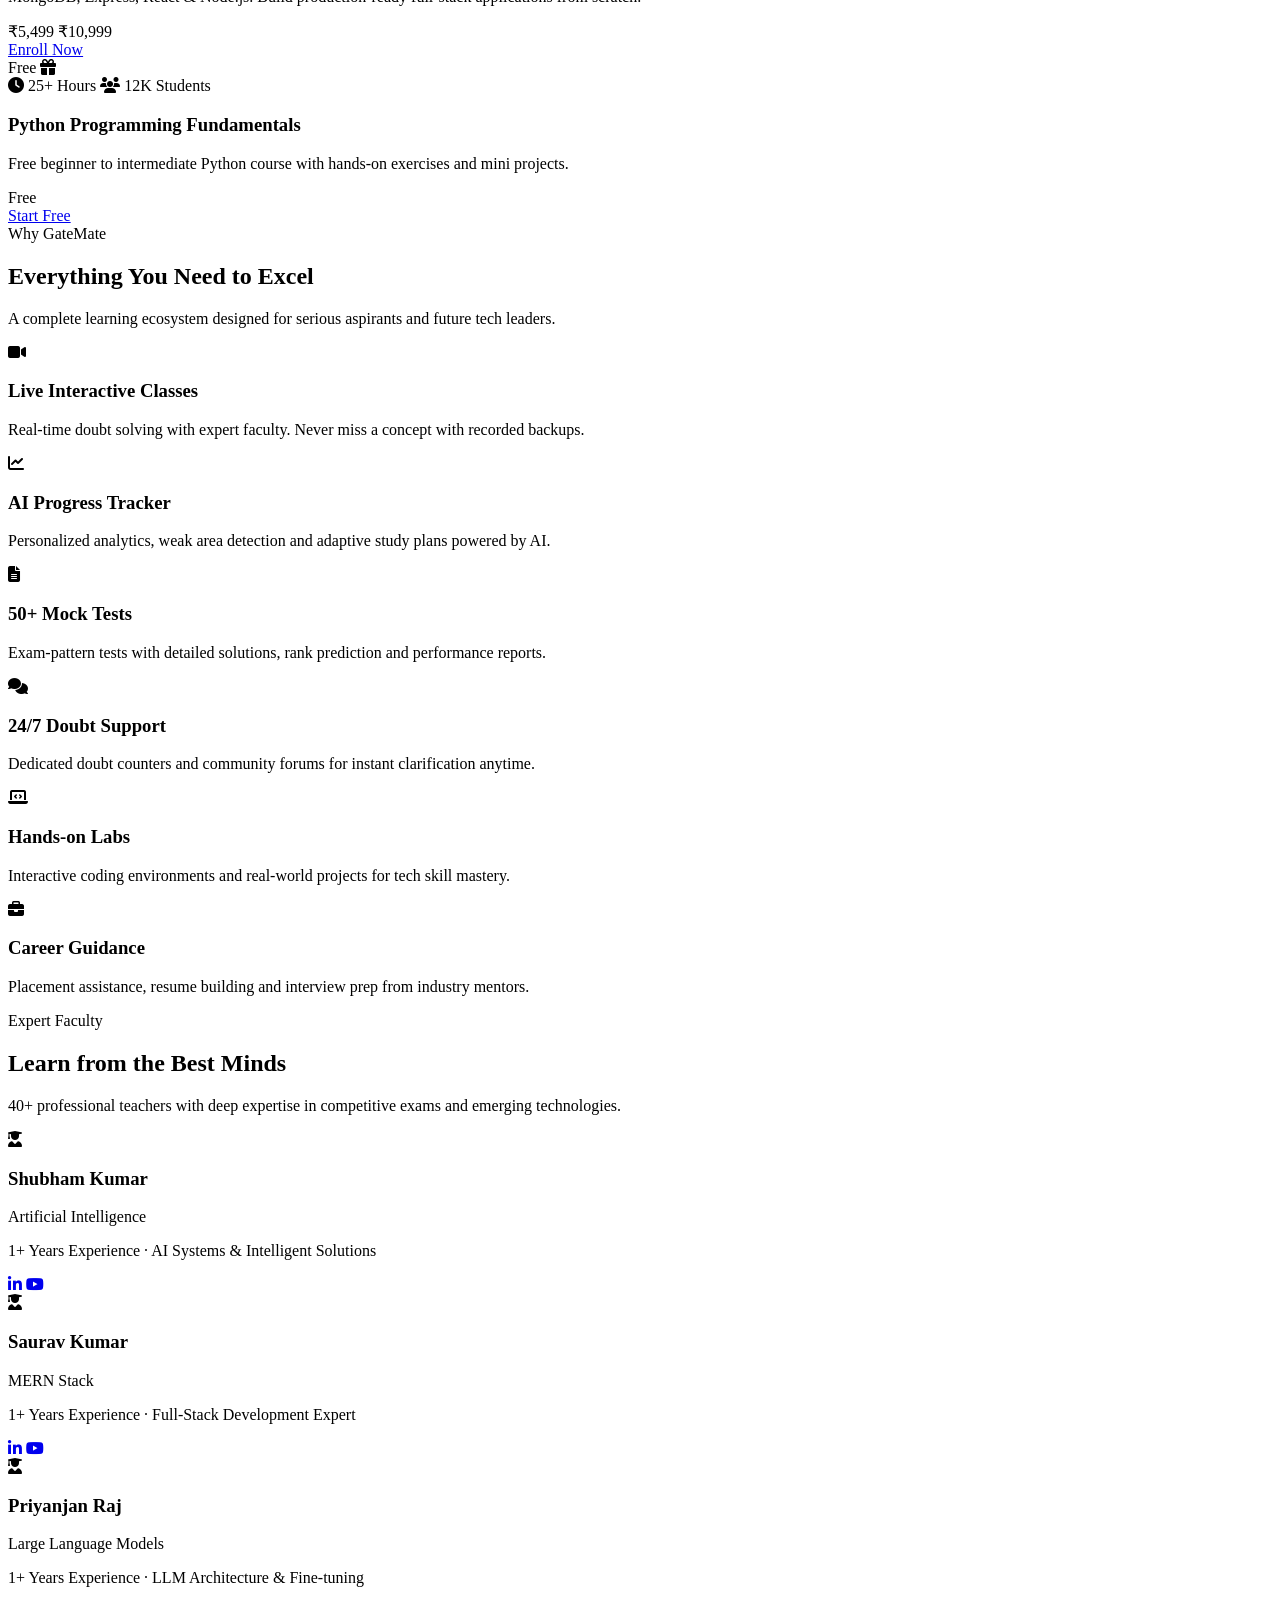
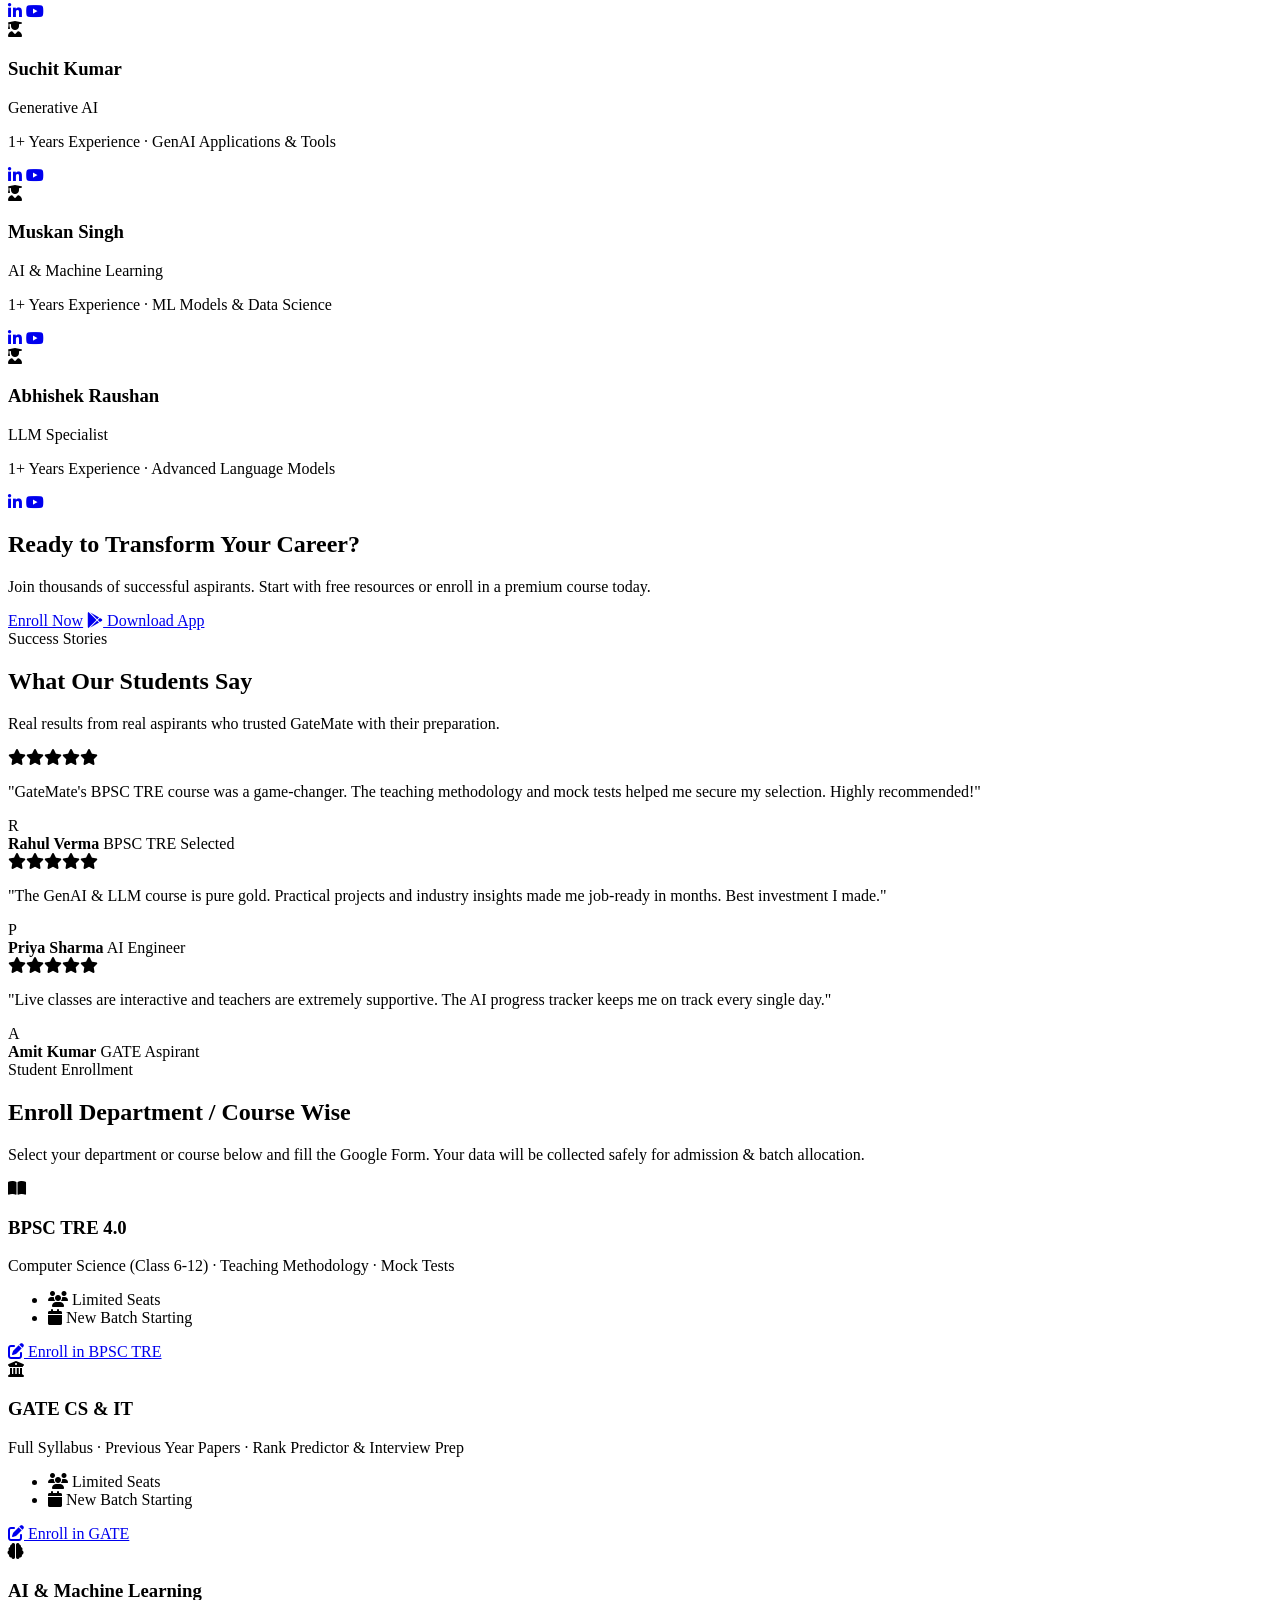
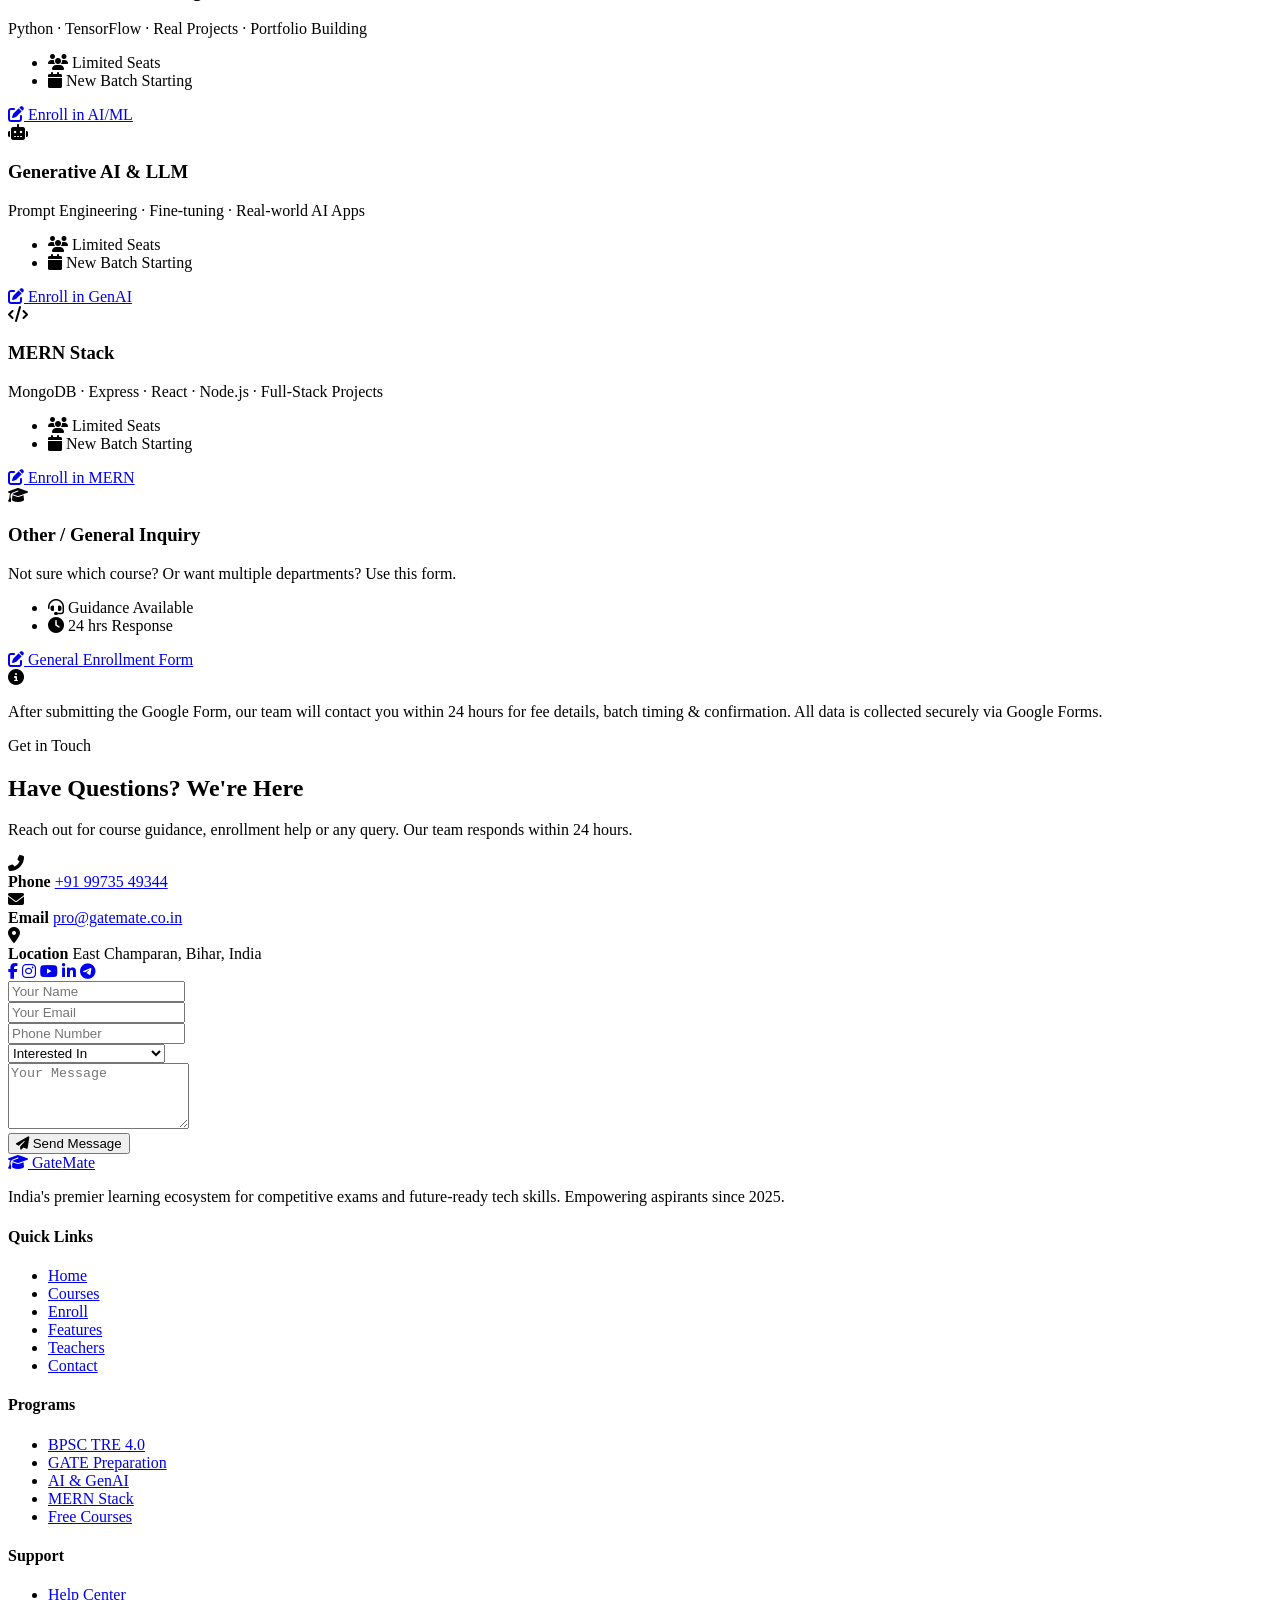
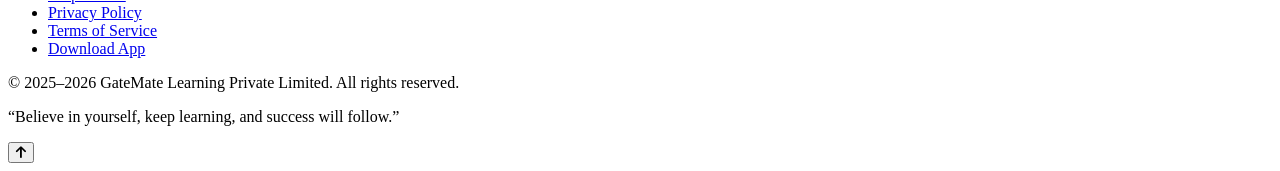
==== commit d1e1590d: "Add files via upload" ====
--- a/index.html
+++ b/index.html
@@ -31,11 +31,12 @@
       <ul class="nav-menu" id="nav-menu">
         <li><a href="#home" class="nav-link active">Home</a></li>
         <li><a href="#courses" class="nav-link">Courses</a></li>
+        <li><a href="#enroll" class="nav-link">Enroll</a></li>
         <li><a href="#features" class="nav-link">Features</a></li>
         <li><a href="#teachers" class="nav-link">Teachers</a></li>
         <li><a href="#testimonials" class="nav-link">Success</a></li>
         <li><a href="#contact" class="nav-link">Contact</a></li>
-        <li class="nav-cta"><a href="#courses" class="btn btn-primary btn-sm">Explore Courses</a></li>
+        <li class="nav-cta"><a href="#enroll" class="btn btn-primary btn-sm">Enroll Now</a></li>
       </ul>
       <div class="nav-actions">
         <button class="theme-toggle" id="theme-toggle" aria-label="Toggle theme">
@@ -163,7 +164,7 @@
                 <span class="current">₹4,999</span>
                 <span class="old">₹9,999</span>
               </div>
-              <a href="#contact" class="btn btn-sm btn-primary">Enroll Now</a>
+              <a href="#enroll" class="btn btn-sm btn-primary">Enroll Now</a>
             </div>
           </div>
         </article>
@@ -185,7 +186,7 @@
                 <span class="current">₹6,499</span>
                 <span class="old">₹12,999</span>
               </div>
-              <a href="#contact" class="btn btn-sm btn-primary">Enroll Now</a>
+              <a href="#enroll" class="btn btn-sm btn-primary">Enroll Now</a>
             </div>
           </div>
         </article>
@@ -207,7 +208,7 @@
                 <span class="current">₹5,999</span>
                 <span class="old">₹11,999</span>
               </div>
-              <a href="#contact" class="btn btn-sm btn-primary">Enroll Now</a>
+              <a href="#enroll" class="btn btn-sm btn-primary">Enroll Now</a>
             </div>
           </div>
         </article>
@@ -229,7 +230,7 @@
                 <span class="current">₹7,999</span>
                 <span class="old">₹14,999</span>
               </div>
-              <a href="#contact" class="btn btn-sm btn-primary">Enroll Now</a>
+              <a href="#enroll" class="btn btn-sm btn-primary">Enroll Now</a>
             </div>
           </div>
         </article>
@@ -251,7 +252,7 @@
                 <span class="current">₹5,499</span>
                 <span class="old">₹10,999</span>
               </div>
-              <a href="#contact" class="btn btn-sm btn-primary">Enroll Now</a>
+              <a href="#enroll" class="btn btn-sm btn-primary">Enroll Now</a>
             </div>
           </div>
         </article>
@@ -415,7 +416,7 @@
         <h2>Ready to Transform Your Career?</h2>
         <p>Join thousands of successful aspirants. Start with free resources or enroll in a premium course today.</p>
         <div class="cta-btns">
-          <a href="#courses" class="btn btn-light btn-lg">Browse Courses</a>
+          <a href="#enroll" class="btn btn-light btn-lg">Enroll Now</a>
           <a href="https://play.google.com/store/apps/details?id=com.gatemate.learning.app" target="_blank" rel="noopener" class="btn btn-outline-light btn-lg">
             <i class="fab fa-google-play"></i> Download App
           </a>
@@ -472,6 +473,109 @@
             </div>
           </div>
         </div>
+      </div>
+    </div>
+  </section>
+
+
+  <!-- ========== ENROLLMENT SECTION (Department-wise) ========== -->
+  <section class="section enroll" id="enroll">
+    <div class="container">
+      <div class="section-header">
+        <span class="section-tag">Student Enrollment</span>
+        <h2>Enroll Department / Course <span class="gradient-text">Wise</span></h2>
+        <p>Select your department or course below and fill the Google Form. Your data will be collected safely for admission &amp; batch allocation.</p>
+      </div>
+
+      <div class="enroll-grid">
+        <!-- BPSC TRE -->
+        <div class="enroll-card">
+          <div class="enroll-icon exam-bg"><i class="fas fa-book-open"></i></div>
+          <h3>BPSC TRE 4.0</h3>
+          <p>Computer Science (Class 6-12) · Teaching Methodology · Mock Tests</p>
+          <ul class="enroll-meta">
+            <li><i class="fas fa-users"></i> Limited Seats</li>
+            <li><i class="fas fa-calendar"></i> New Batch Starting</li>
+          </ul>
+          <a href="https://forms.gle/ETLGQJEq8gYs2VLs5" target="_blank" rel="noopener" class="btn btn-primary btn-block enroll-btn">
+            <i class="fas fa-edit"></i> Enroll in BPSC TRE
+          </a>
+        </div>
+
+        <!-- GATE -->
+        <div class="enroll-card">
+          <div class="enroll-icon gate-bg"><i class="fas fa-university"></i></div>
+          <h3>GATE CS &amp; IT</h3>
+          <p>Full Syllabus · Previous Year Papers · Rank Predictor &amp; Interview Prep</p>
+          <ul class="enroll-meta">
+            <li><i class="fas fa-users"></i> Limited Seats</li>
+            <li><i class="fas fa-calendar"></i> New Batch Starting</li>
+          </ul>
+          <a href="https://forms.gle/ETLGQJEq8gYs2VLs5" target="_blank" rel="noopener" class="btn btn-primary btn-block enroll-btn">
+            <i class="fas fa-edit"></i> Enroll in GATE
+          </a>
+        </div>
+
+        <!-- AI & ML -->
+        <div class="enroll-card">
+          <div class="enroll-icon ai-bg"><i class="fas fa-brain"></i></div>
+          <h3>AI &amp; Machine Learning</h3>
+          <p>Python · TensorFlow · Real Projects · Portfolio Building</p>
+          <ul class="enroll-meta">
+            <li><i class="fas fa-users"></i> Limited Seats</li>
+            <li><i class="fas fa-calendar"></i> New Batch Starting</li>
+          </ul>
+          <a href="https://forms.gle/ETLGQJEq8gYs2VLs5" target="_blank" rel="noopener" class="btn btn-primary btn-block enroll-btn">
+            <i class="fas fa-edit"></i> Enroll in AI/ML
+          </a>
+        </div>
+
+        <!-- GenAI & LLM -->
+        <div class="enroll-card">
+          <div class="enroll-icon tech-bg"><i class="fas fa-robot"></i></div>
+          <h3>Generative AI &amp; LLM</h3>
+          <p>Prompt Engineering · Fine-tuning · Real-world AI Apps</p>
+          <ul class="enroll-meta">
+            <li><i class="fas fa-users"></i> Limited Seats</li>
+            <li><i class="fas fa-calendar"></i> New Batch Starting</li>
+          </ul>
+          <a href="https://forms.gle/ETLGQJEq8gYs2VLs5" target="_blank" rel="noopener" class="btn btn-primary btn-block enroll-btn">
+            <i class="fas fa-edit"></i> Enroll in GenAI
+          </a>
+        </div>
+
+        <!-- MERN Stack -->
+        <div class="enroll-card">
+          <div class="enroll-icon mern-bg"><i class="fas fa-code"></i></div>
+          <h3>MERN Stack</h3>
+          <p>MongoDB · Express · React · Node.js · Full-Stack Projects</p>
+          <ul class="enroll-meta">
+            <li><i class="fas fa-users"></i> Limited Seats</li>
+            <li><i class="fas fa-calendar"></i> New Batch Starting</li>
+          </ul>
+          <a href="https://forms.gle/ETLGQJEq8gYs2VLs5" target="_blank" rel="noopener" class="btn btn-primary btn-block enroll-btn">
+            <i class="fas fa-edit"></i> Enroll in MERN
+          </a>
+        </div>
+
+        <!-- General / Other -->
+        <div class="enroll-card">
+          <div class="enroll-icon free-bg"><i class="fas fa-graduation-cap"></i></div>
+          <h3>Other / General Inquiry</h3>
+          <p>Not sure which course? Or want multiple departments? Use this form.</p>
+          <ul class="enroll-meta">
+            <li><i class="fas fa-headset"></i> Guidance Available</li>
+            <li><i class="fas fa-clock"></i> 24 hrs Response</li>
+          </ul>
+          <a href="https://forms.gle/ETLGQJEq8gYs2VLs5" target="_blank" rel="noopener" class="btn btn-outline btn-block enroll-btn">
+            <i class="fas fa-edit"></i> General Enrollment Form
+          </a>
+        </div>
+      </div>
+
+      <div class="enroll-note">
+        <i class="fas fa-info-circle"></i>
+        <p>After submitting the Google Form, our team will contact you within 24 hours for fee details, batch timing &amp; confirmation. All data is collected securely via Google Forms.</p>
       </div>
     </div>
   </section>
@@ -563,6 +667,7 @@
           <ul>
             <li><a href="#home">Home</a></li>
             <li><a href="#courses">Courses</a></li>
+            <li><a href="#enroll">Enroll</a></li>
             <li><a href="#features">Features</a></li>
             <li><a href="#teachers">Teachers</a></li>
             <li><a href="#contact">Contact</a></li>
